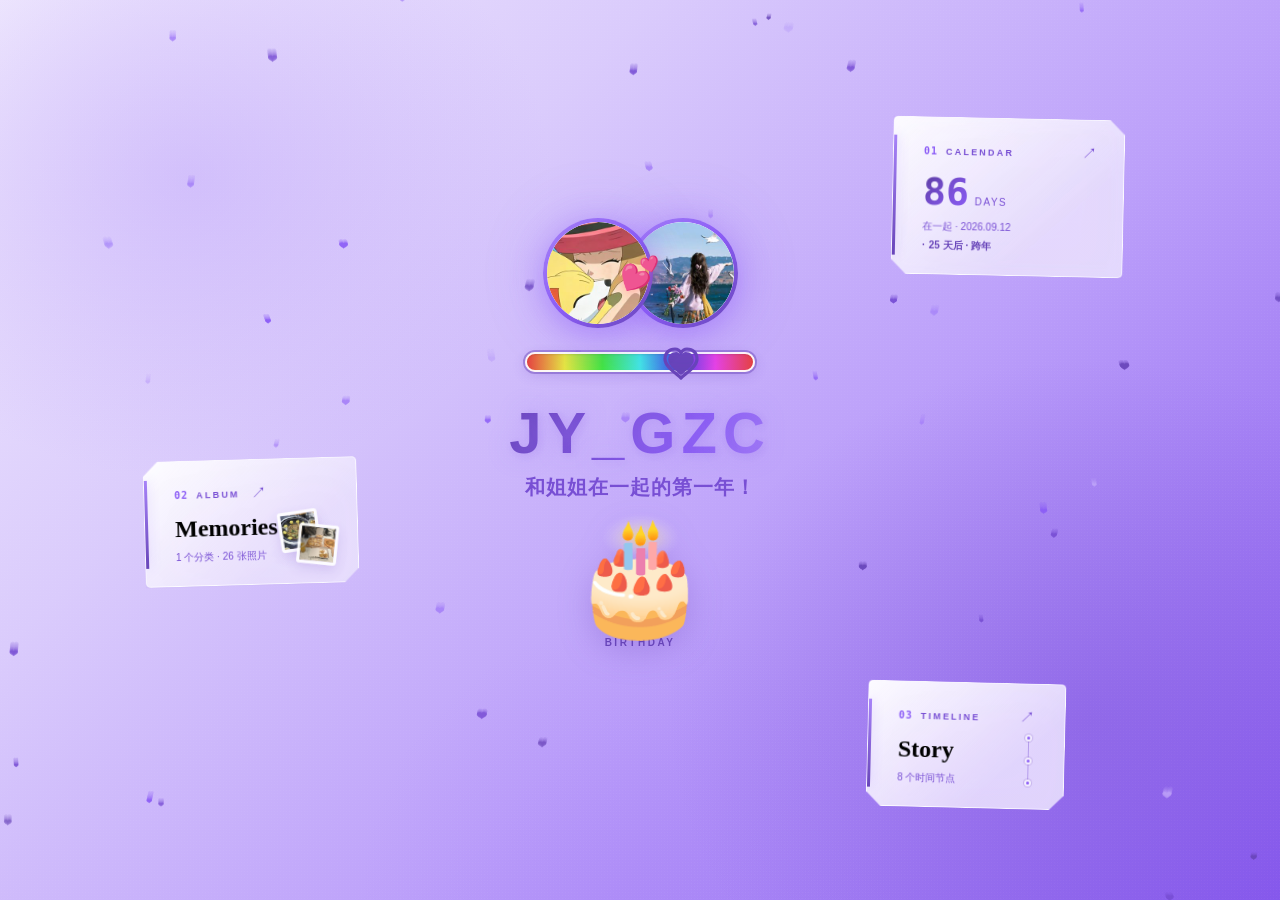
==== index.html @ ad144103 "优化主界面显示" ====
<!DOCTYPE html>
<html lang="zh-CN">
<head>
    <meta charset="UTF-8">
    <meta name="viewport" content="width=device-width, initial-scale=1.0">
    <title>guozichen_jy</title>
    <link rel="preload" as="image" type="image/jpeg" href="assets/gzc_jy_Img/AvatarImg/HeadIcon1.jpg?v=1" fetchpriority="high">
    <link rel="preload" as="image" type="image/jpeg" href="assets/gzc_jy_Img/AvatarImg/HeadIcon2.jpg?v=1" fetchpriority="high">
    <style>
        :root {
            /* 淡紫色主题（替代原蓝色） */
            --bg-1: #ede4ff;   /* 最浅 */
            --bg-2: #d8c0ff;
            --bg-3: #b794f6;
            --bg-4: #9061f0;   /* 最深 */
            --c-50:  #f5f3ff;
            --c-100: #ede9fe;
            --c-300: #c4b5fd;
            --c-400: #a78bfa;
            --c-500: #8b5cf6;
            --c-600: #7c3aed;
            --c-700: #6d28d9;
            --c-800: #5b21b6;
            --c-100-rgb: 237, 233, 254;
            --c-300-rgb: 196, 181, 253;
            --c-400-rgb: 167, 139, 250;
            --c-500-rgb: 139, 92, 246;
            --c-600-rgb: 124, 58, 237;
            --c-700-rgb: 109, 40, 217;
        }
        * { margin: 0; padding: 0; box-sizing: border-box; }
        body {
            font-family: -apple-system, BlinkMacSystemFont, "Segoe UI", Roboto, sans-serif;
            background:
                /* 柔光斑 1：左上角紫色光 */
                radial-gradient(ellipse 600px 500px at 15% 20%, rgba(var(--c-300-rgb), 0.55), transparent 60%),
                /* 柔光斑 2：右下角深紫光 */
                radial-gradient(ellipse 700px 600px at 85% 80%, rgba(var(--c-600-rgb), 0.35), transparent 60%),
                /* 柔光斑 3：底部点缀 */
                radial-gradient(circle 400px at 50% 100%, rgba(var(--c-400-rgb), 0.25), transparent 70%),
                linear-gradient(135deg, var(--bg-1) 0%, var(--bg-2) 30%, var(--bg-3) 60%, var(--bg-4) 100%);
            background-attachment: fixed;
            min-height: 100vh;
            overflow: hidden;
            position: relative;
            animation: bgDrift 24s ease-in-out infinite alternate;
        }
        @keyframes bgDrift {
            0%   { background-position: 0% 0%, 100% 100%, 50% 100%, 0 0; }
            100% { background-position: 10% 5%, 90% 95%, 60% 100%, 0 0; }
        }
        /* 整体细密噪点，提升质感（可选） */
        body::before {
            content: "";
            position: fixed;
            inset: 0;
            pointer-events: none;
            background-image:
                radial-gradient(rgba(255,255,255,0.08) 1px, transparent 1px);
            background-size: 3px 3px;
            z-index: 0;
            opacity: 0.5;
            mix-blend-mode: overlay;
        }

        /* 背景爱心粒子画布 */
        #canvas { position: fixed; top: 0; left: 0; z-index: 0; }

        /* 全局点击爱心特效画布（必须在背景粒子之上，pointer-events 不拦截点击） */
        #heartCanvas {
            position: fixed;
            inset: 0;
            width: 100%;
            height: 100%;
            pointer-events: none;
            z-index: 9999;
        }

        /* 主内容 */
        .content {
            position: relative;
            z-index: 1;
            height: 100vh;
            height: 100svh;
            min-height: 0;
            padding: 24px;
            overflow: hidden;
        }
        .home-stage {
            position: relative;
            width: min(100%, 1180px);
            height: 100%;
            min-height: 0;
            margin: 0 auto;
        }
        .hero-core {
            position: absolute;
            top: 48%;
            left: 50%;
            z-index: 4;
            display: flex;
            flex-direction: column;
            align-items: center;
            width: min(92%, 480px);
            text-align: center;
            transform: translate(-50%, -50%);
        }

        /* 双头像组合 */
        .avatar-group {
            display: flex;
            align-items: center;
            justify-content: center;
            margin-bottom: 12px;
            position: relative;
        }
        .avatar {
            width: 110px;
            height: 110px;
            border-radius: 50%;
            border: 4px solid transparent;
            background:
                conic-gradient(from 0deg, var(--c-300), var(--c-500), var(--c-700), var(--c-400), var(--c-300)) padding-box,
                linear-gradient(135deg, var(--c-400), var(--c-500), var(--c-700)) border-box;
            display: flex;
            justify-content: center;
            align-items: center;
            font-size: 48px;
            color: white;
            box-shadow:
                0 8px 32px rgba(var(--c-500-rgb), 0.45),
                0 0 60px rgba(var(--c-500-rgb), 0.25),
                inset 0 0 0 6px rgba(255, 255, 255, 0.85);
            cursor: pointer;
            transition: transform 0.4s cubic-bezier(.2,.8,.2,1), box-shadow 0.4s ease;
            overflow: hidden;
            position: relative;
        }
        .avatar::before {
            content: "";
            position: absolute;
            inset: -4px;
            border-radius: 50%;
            background: conic-gradient(from 0deg, transparent 0%, rgba(255,255,255,0.7) 25%, transparent 50%, rgba(var(--c-300-rgb), 0.7) 75%, transparent 100%);
            animation: spin 5s linear infinite;
            z-index: -1;
            filter: blur(2px);
        }
        @keyframes spin {
            to { transform: rotate(360deg); }
        }
        .avatar img {
            width: 100%;
            height: 100%;
            object-fit: cover;
            border-radius: 50%;
            color: transparent;
            font-size: 0;
        }
        .avatar:hover {
            transform: scale(1.1) translateY(-2px);
            box-shadow:
                0 16px 48px rgba(var(--c-500-rgb), 0.55),
                0 0 100px rgba(var(--c-500-rgb), 0.4),
                inset 0 0 0 6px rgba(255, 255, 255, 0.95);
        }
        .avatar-left {
            z-index: 2;
        }
        .avatar-right {
            margin-left: -25px;
            z-index: 1;
        }
        .heart-icon {
            position: absolute;
            top: 50%;
            left: 50%;
            transform: translate(-50%, -50%);
            font-size: 32px;
            z-index: 3;
            filter: drop-shadow(0 2px 4px rgba(255, 100, 130, 0.4));
            animation: heartbeat 1.5s ease-in-out infinite;
        }
        @keyframes heartbeat {
            0%, 100% { transform: translate(-50%, -50%) scale(1); }
            50% { transform: translate(-50%, -50%) scale(1.15); }
        }

        /* 标题 - 流光渐变 + 微光晕 */
        h1 {
            font-size: 58px;
            color: var(--c-800);
            margin-bottom: 12px;
            letter-spacing: 6px;
            line-height: 1;
            text-shadow: 0 0 24px rgba(var(--c-400-rgb), 0.45), 2px 2px 8px rgba(var(--c-600-rgb), 0.15);
            background: linear-gradient(120deg, var(--c-700), var(--c-500), var(--c-300), var(--c-500), var(--c-700));
            background-size: 300% 100%;
            -webkit-background-clip: text;
            -webkit-text-fill-color: transparent;
            background-clip: text;
            animation: textFlow 6s linear infinite;
        }
        @keyframes textFlow {
            0%   { background-position: 0% 50%; }
            100% { background-position: 300% 50%; }
        }

        /* 装饰 */
        .love-decor {
            font-size: 24px;
            margin: 8px 0 20px;
            letter-spacing: 12px;
            opacity: 0.8;
        }

        /* 打字机效果 */
        .subtitle {
            font-size: 20px;
            color: var(--c-600);
            min-height: 28px;
            font-weight: 600;
            letter-spacing: 1px;
        }
        .birthday-cake {
            position: relative;
            z-index: 5;
            display: flex;
            flex-direction: column;
            align-items: center;
            gap: 5px;
            margin-top: 18px;
            color: var(--c-700);
            text-decoration: none;
            transition: transform 0.3s ease, filter 0.3s ease;
            animation: cakeFloat 4.8s ease-in-out infinite;
        }
        .birthday-cake-icon {
            display: block;
            font-size: 112px;
            line-height: 1;
            filter: drop-shadow(0 10px 16px rgba(var(--c-700-rgb), 0.28));
        }
        .birthday-cake-label {
            font-size: 10px;
            font-weight: 750;
            letter-spacing: 2.5px;
            text-transform: uppercase;
        }
        .birthday-cake:hover {
            transform: scale(1.07) rotate(-2deg);
            filter: brightness(1.05);
        }
        .birthday-cake:focus-visible {
            outline: 3px solid var(--c-700);
            outline-offset: 7px;
            border-radius: 8px;
        }
        @keyframes cakeFloat {
            0%, 100% { translate: 0 0; }
            50% { translate: 0 -8px; }
        }
        /* 分散漂浮的信笺入口 */
        .bubble-links {
            position: absolute;
            inset: 0;
            z-index: 3;
            pointer-events: none;
        }
        a.memory-card {
            text-decoration: none;
            color: inherit;
            display: flex;
        }
        .memory-card {
            position: absolute;
            isolation: isolate;
            width: 210px;
            min-height: 120px;
            flex-direction: column;
            align-items: flex-start;
            justify-content: center;
            pointer-events: auto;
            --entry-rotate: 0deg;
            --entry-shape: polygon(0 0, calc(100% - 15px) 0, 100% 15px, 100% 100%, 15px 100%, 0 calc(100% - 15px));
            padding: 24px 27px 21px 30px;
            border: 1px solid rgba(255,255,255,0.72);
            border-radius: 5px;
            background:
                linear-gradient(138deg, rgba(255,255,255,0.9), rgba(var(--c-100-rgb),0.68) 70%),
                rgba(255,255,255,0.64);
            backdrop-filter: blur(18px) saturate(135%);
            -webkit-backdrop-filter: blur(18px) saturate(135%);
            clip-path: var(--entry-shape);
            filter: drop-shadow(0 14px 22px rgba(var(--c-700-rgb),0.15));
            color: var(--c-800);
            text-align: left;
            transform: translate3d(var(--parallax-x, 0px), var(--parallax-y, 0px), 0) rotate(var(--entry-rotate));
            transition: transform 0.3s ease, filter 0.3s ease, background 0.3s ease;
            animation: entryFloat 7.2s ease-in-out infinite;
            will-change: transform, translate;
            overflow: hidden;
        }
        @keyframes entryFloat {
            0%, 100% { translate: 0 0; }
            35% { translate: var(--float-x, 4px) -8px; }
            70% { translate: var(--float-x-reverse, -3px) 3px; }
        }
        .memory-card::before,
        .memory-card::after {
            content: "";
            position: absolute;
            z-index: 0;
            pointer-events: none;
        }
        .memory-card::before {
            top: 18px;
            bottom: 18px;
            left: 0;
            width: 3px;
            background: linear-gradient(180deg, var(--c-400), var(--c-700));
            box-shadow: 0 0 12px rgba(var(--c-500-rgb),0.32);
            transition: width 0.25s ease, box-shadow 0.25s ease;
        }
        .memory-card::after {
            inset: 0;
            background: linear-gradient(112deg, transparent 30%, rgba(255,255,255,0.52) 48%, transparent 66%);
            transform: translateX(-125%);
            transition: transform 0.7s ease;
        }
        .memory-card:hover {
            transform: translate3d(var(--parallax-x, 0px), var(--parallax-y, 0px), 0) rotate(var(--entry-rotate)) scale(1.025);
            filter: drop-shadow(0 18px 28px rgba(var(--c-700-rgb),0.22));
            background:
                linear-gradient(138deg, rgba(255,255,255,0.96), rgba(var(--c-100-rgb),0.78) 70%),
                rgba(255,255,255,0.72);
        }
        .memory-card:hover::before { width: 5px; box-shadow: 0 0 16px rgba(var(--c-500-rgb),0.46); }
        .memory-card:hover::after { transform: translateX(125%); }
        .memory-card:focus-visible {
            outline: none;
            filter:
                drop-shadow(0 0 2px rgba(255,255,255,0.95))
                drop-shadow(0 0 7px rgba(var(--c-700-rgb),0.8))
                drop-shadow(0 14px 22px rgba(var(--c-700-rgb),0.16));
        }
        .entry-head {
            display: flex;
            align-items: center;
            gap: 8px;
            width: 100%;
            margin-bottom: 12px;
        }
        .entry-index {
            color: var(--c-500);
            font-family: ui-monospace, "SFMono-Regular", Consolas, monospace;
            font-size: 10px;
            font-weight: 700;
            letter-spacing: 1px;
        }
        .entry-eyebrow {
            font-size: 9px;
            color: var(--c-600);
            letter-spacing: 2.2px;
            text-transform: uppercase;
            font-weight: 750;
        }
        .entry-arrow {
            margin-left: auto;
            color: var(--c-600);
            font-size: 15px;
            transition: translate 0.25s ease;
        }
        .memory-card:hover .entry-arrow { translate: 3px -3px; }
        .entry-title-row {
            display: flex;
            align-items: baseline;
            gap: 6px;
            line-height: 1;
        }
        .memory-count {
            font-size: 38px;
            font-weight: 760;
            background: linear-gradient(135deg, var(--c-800), var(--c-600), var(--c-500));
            -webkit-background-clip: text;
            -webkit-text-fill-color: transparent;
            background-clip: text;
            line-height: 1;
            font-family: -apple-system, BlinkMacSystemFont, "Segoe UI", monospace;
        }
        .memory-unit {
            font-size: 10px;
            color: var(--c-600);
            letter-spacing: 1.5px;
            text-transform: uppercase;
        }
        .entry-title {
            display: block;
            font-family: "Songti SC", "Noto Serif CJK SC", "SimSun", serif;
            font-size: 24px;
            font-weight: 720;
            line-height: 1.05;
        }
        .entry-meta {
            display: block;
            margin-top: 9px;
            color: var(--c-600);
            font-size: 10px;
            line-height: 1.4;
        }
        .memory-reminder {
            display: none;
            margin-top: 5px;
            color: var(--c-700);
            font-size: 10px;
            font-weight: 700;
            letter-spacing: 0;
            white-space: nowrap;
        }
        .memory-reminder::before { content: "·"; margin-right: 4px; }
        .memory-card.days-card.is-upcoming {
            filter:
                drop-shadow(0 0 8px rgba(var(--c-400-rgb),0.42))
                drop-shadow(0 14px 22px rgba(var(--c-700-rgb),0.15));
        }
        .memory-card.days-card.is-upcoming .memory-reminder { display: inline-block; }

        .memory-card.days-card {
            top: 11%;
            right: 9%;
            width: 232px;
            min-height: 148px;
            --entry-rotate: 1.2deg;
            --float-x: 8px;
            --float-x-reverse: -5px;
            animation-duration: 7.8s;
        }
        .memory-card.photo-card {
            top: 51%;
            left: 8%;
            width: 214px;
            min-height: 126px;
            padding-right: 90px;
            --entry-rotate: -1.6deg;
            --entry-shape: polygon(15px 0, 100% 0, 100% calc(100% - 15px), calc(100% - 15px) 100%, 0 100%, 0 15px);
            --float-x: -7px;
            --float-x-reverse: 4px;
            animation-delay: -2.6s;
            animation-duration: 6.8s;
        }
        .memory-card.story-card {
            right: 14%;
            bottom: 8%;
            width: 198px;
            min-height: 120px;
            padding-right: 72px;
            --entry-rotate: 1.4deg;
            --entry-shape: polygon(0 0, 100% 0, 100% calc(100% - 15px), calc(100% - 15px) 100%, 15px 100%, 0 calc(100% - 15px));
            --float-x: 6px;
            --float-x-reverse: -4px;
            animation-delay: -4.1s;
            animation-duration: 7.4s;
        }
        .memory-card.story-card .entry-head { width: calc(100% + 42px); }
        .memory-card > span,
        .memory-card > strong {
            position: relative;
            z-index: 1;
        }
        .entry-thumbnails {
            position: absolute !important;
            right: 20px;
            bottom: 18px;
            width: 58px;
            height: 54px;
        }
        .entry-thumbnails img {
            position: absolute;
            display: block;
            width: 40px;
            height: 40px;
            object-fit: cover;
            border: 3px solid rgba(255,255,255,0.9);
            border-radius: 3px;
            box-shadow: 0 5px 12px rgba(var(--c-700-rgb),0.16);
        }
        .entry-thumbnails img:first-child { left: 0; top: 0; rotate: -7deg; }
        .entry-thumbnails img:last-child { right: 0; bottom: 0; rotate: 7deg; }
        .mini-timeline {
            position: absolute !important;
            right: 27px;
            bottom: 22px;
            display: flex;
            flex-direction: column;
            align-items: center;
            justify-content: space-between;
            width: 18px;
            height: 52px;
        }
        .mini-timeline::before {
            content: "";
            position: absolute;
            top: 4px;
            bottom: 4px;
            left: 50%;
            width: 1px;
            background: rgba(var(--c-600-rgb),0.42);
        }
        .mini-timeline i {
            position: relative;
            z-index: 1;
            width: 7px;
            height: 7px;
            border: 2px solid rgba(255,255,255,0.9);
            border-radius: 50%;
            background: var(--c-500);
            box-shadow: 0 0 0 1px rgba(var(--c-700-rgb),0.24);
        }
        @media (max-width: 900px) {
            .content { padding: 16px; }
            .home-stage { height: 100%; min-height: 0; }
            .hero-core { top: 37%; }
            .memory-card.days-card { top: 1%; right: 5%; }
            .memory-card.photo-card { top: auto; bottom: 8%; left: 6%; }
            .memory-card.story-card { right: 7%; bottom: 2%; }
            .memory-count { font-size: 34px; }
        }

        /* 链接卡片 */
        .links {
            display: flex;
            flex-wrap: wrap;
            gap: 16px;
            justify-content: center;
            max-width: 600px;
        }

        .link-card {
            position: relative;
            padding: 14px 32px;
            border-radius: 50px;
            text-decoration: none;
            color: var(--c-700);
            font-size: 16px;
            font-weight: 500;
            transition: transform 0.4s cubic-bezier(.2,.8,.2,1), box-shadow 0.4s ease, color 0.3s, background 0.3s;
            border: 1px solid rgba(var(--c-500-rgb), 0.35);
            background: linear-gradient(135deg, rgba(255,255,255,0.7), rgba(var(--c-100-rgb), 0.5));
            backdrop-filter: blur(14px) saturate(160%);
            -webkit-backdrop-filter: blur(14px) saturate(160%);
            box-shadow: 0 4px 16px rgba(var(--c-500-rgb), 0.18), inset 0 1px 0 rgba(255,255,255,0.6);
            overflow: hidden;
        }
        /* 高光扫过 */
        .link-card::before {
            content: "";
            position: absolute;
            top: 0; left: -120%;
            width: 60%; height: 100%;
            background: linear-gradient(120deg, transparent, rgba(255,255,255,0.7), transparent);
            transition: left 0.7s ease;
            pointer-events: none;
        }
        .link-card:hover {
            transform: translateY(-5px) scale(1.04);
            border-color: var(--c-500);
            box-shadow: 0 12px 30px rgba(var(--c-500-rgb), 0.35), inset 0 1px 0 rgba(255,255,255,0.7);
            color: var(--c-800);
            background: linear-gradient(135deg, rgba(255,255,255,0.9), rgba(var(--c-100-rgb), 0.7));
        }
        .link-card:hover::before { left: 130%; }

        /* 头像下方的彩虹色相滑条 */
        .theme-hue-slider {
            appearance: none;
            -webkit-appearance: none;
            --heart-center: url("data:image/svg+xml,%3Csvg xmlns='http://www.w3.org/2000/svg' viewBox='0 0 38 36'%3E%3Cpath d='M19 32 C15 28 3 21 3 13 C3 7 7 3 13 3 C16 3 18 5 19 7 C20 5 22 3 25 3 C31 3 35 7 35 13 C35 21 23 28 19 32 Z' fill='none' stroke='white' stroke-width='3.2' stroke-linecap='round' stroke-linejoin='round'/%3E%3Cpath d='M19 29.1 C15.8 25.9 6.2 20.3 6.2 13.9 C6.2 9.1 9.4 5.9 14.2 5.9 C16.6 5.9 18.2 7.5 19 9.1 C19.8 7.5 21.4 5.9 23.8 5.9 C28.6 5.9 31.8 9.1 31.8 13.9 C31.8 20.3 22.2 25.9 19 29.1 Z' fill='white'/%3E%3C/svg%3E");
            --hue-ramp: linear-gradient(90deg,
                hsl(0 76% 58%), hsl(30 76% 58%), hsl(60 76% 58%),
                hsl(90 76% 58%), hsl(120 76% 58%), hsl(150 76% 58%),
                hsl(180 76% 58%), hsl(210 76% 58%), hsl(240 76% 58%),
                hsl(270 76% 58%), hsl(300 76% 58%), hsl(330 76% 58%),
                hsl(360 76% 58%));
            display: block;
            width: min(230px, calc(100vw - 48px));
            height: 44px;
            margin: 0 0 20px;
            background: transparent;
            cursor: pointer;
            touch-action: none;
        }
        .theme-hue-slider:focus-visible {
            outline: 2px solid var(--c-700);
            outline-offset: 3px;
            border-radius: 22px;
        }
        .theme-hue-slider::-webkit-slider-runnable-track {
            height: 20px;
            border: 2px solid rgba(255,255,255,0.95);
            border-radius: 999px;
            background: var(--hue-ramp);
            box-shadow: 0 0 0 2px rgba(var(--c-700-rgb), 0.45), 0 3px 13px rgba(var(--c-700-rgb), 0.22), inset 0 1px 2px rgba(0,0,0,0.1);
        }
        .theme-hue-slider::-moz-range-track {
            height: 20px;
            border: 2px solid rgba(255,255,255,0.95);
            border-radius: 999px;
            background: var(--hue-ramp);
            box-shadow: 0 0 0 2px rgba(var(--c-700-rgb), 0.45), 0 3px 13px rgba(var(--c-700-rgb), 0.22), inset 0 1px 2px rgba(0,0,0,0.1);
        }
        .theme-hue-slider::-webkit-slider-thumb {
            appearance: none;
            -webkit-appearance: none;
            width: 38px;
            height: 36px;
            margin-top: -8px;
            border: 0;
            background: var(--c-700);
            -webkit-mask: var(--heart-center) center / contain no-repeat;
            mask: var(--heart-center) center / contain no-repeat;
            filter: drop-shadow(0 0 2px white) drop-shadow(0 3px 5px rgba(var(--c-700-rgb), 0.4));
        }
        .theme-hue-slider::-moz-range-thumb {
            width: 38px;
            height: 36px;
            border: 0;
            background: var(--c-700);
            -webkit-mask: var(--heart-center) center / contain no-repeat;
            mask: var(--heart-center) center / contain no-repeat;
            filter: drop-shadow(0 0 2px white) drop-shadow(0 3px 5px rgba(var(--c-700-rgb), 0.4));
        }

        /* 底部 */
        .footer {
            position: fixed;
            bottom: 20px;
            color: rgba(var(--c-500-rgb), 0.5);
            font-size: 13px;
        }

        @media (max-width: 480px) {
            .content { padding: 8px 12px; }
            .home-stage { height: 100%; min-height: 0; }
            .hero-core {
                top: 10px;
                width: calc(100% - 16px);
                transform: translateX(-50%);
            }
            .avatar { width: 78px; height: 78px; }
            .avatar-group { margin-bottom: 7px; }
            .theme-hue-slider { width: min(200px, calc(100vw - 42px)); height: 38px; margin-bottom: 9px; }
            h1 { font-size: 36px; letter-spacing: 3px; margin-bottom: 7px; }
            .subtitle { min-height: 22px; font-size: 15px; }
            .birthday-cake { gap: 2px; margin-top: 7px; }
            .birthday-cake-icon { font-size: 76px; }
            .birthday-cake-label { font-size: 8px; letter-spacing: 2px; }
            .memory-card { padding: 16px 17px 14px 20px; }
            .memory-card.days-card {
                top: 48%;
                right: 3%;
                width: 168px;
                min-height: 112px;
            }
            .memory-card.photo-card {
                top: 67%;
                bottom: auto;
                left: 3%;
                width: 160px;
                min-height: 92px;
                padding-right: 64px;
            }
            .memory-card.story-card {
                top: 83%;
                right: 6%;
                bottom: auto;
                width: 154px;
                min-height: 86px;
                padding-right: 55px;
            }
            .memory-count { font-size: 27px; }
            .memory-unit { font-size: 9px; }
            .entry-head { margin-bottom: 6px; }
            .entry-title { font-size: 18px; }
            .entry-meta, .memory-reminder { margin-top: 5px; font-size: 8px; }
            .entry-arrow { font-size: 12px; }
            .entry-thumbnails { right: 9px; bottom: 8px; scale: 0.72; }
            .mini-timeline { right: 17px; bottom: 13px; scale: 0.76; }
        }
        @media (prefers-reduced-motion: reduce) {
            .memory-card, .birthday-cake { animation: none; }
        }
    </style>
</head>
<body>
    <canvas id="canvas"></canvas>
    <canvas id="heartCanvas"></canvas>

    <div class="content">
        <main class="home-stage">
            <section class="hero-core" aria-labelledby="homeTitle">
                <div class="avatar-group">
                    <div class="avatar avatar-left" role="img" aria-label="JY 的头像">
                        <img src="assets/gzc_jy_Img/AvatarImg/HeadIcon1.jpg?v=1" alt="" width="256" height="256" loading="eager" decoding="async" fetchpriority="high">
                    </div>
                    <div class="heart-icon">💕</div>
                    <div class="avatar avatar-right" role="img" aria-label="GZC 的头像">
                        <img src="assets/gzc_jy_Img/AvatarImg/HeadIcon2.jpg?v=1" alt="" width="256" height="256" loading="eager" decoding="async" fetchpriority="high">
                    </div>
                </div>
                <input class="theme-hue-slider" id="themeHue" type="range" min="0" max="359" value="258" aria-label="调整主页主题颜色" title="拖动调整主题颜色">
                <h1 id="homeTitle">JY_GZC</h1>
                <div class="subtitle" id="subtitle"></div>
                <a class="birthday-cake" href="pages/birthday.html" aria-label="打开生日快乐页面">
                    <span class="birthday-cake-icon" aria-hidden="true">🎂</span>
                    <span class="birthday-cake-label">Birthday</span>
                </a>
            </section>

            <nav class="bubble-links" aria-label="页面入口">
                <a href="pages/days.html" class="memory-card days-card">
                    <span class="entry-head">
                        <span class="entry-index">01</span>
                        <span class="entry-eyebrow">Calendar</span>
                        <span class="entry-arrow" aria-hidden="true">↗</span>
                    </span>
                    <span class="entry-title-row">
                        <strong class="memory-count" id="daysCount">--</strong>
                        <span class="memory-unit">Days</span>
                    </span>
                    <span class="entry-meta">在一起 · <span id="relationshipDate">2026.09.12</span></span>
                    <span class="memory-reminder" id="anniversaryReminder"></span>
                </a>
                <a href="pages/photos.html" class="memory-card photo-card" aria-label="打开相册 Memories">
                    <span class="entry-head">
                        <span class="entry-index">02</span>
                        <span class="entry-eyebrow">Album</span>
                        <span class="entry-arrow" aria-hidden="true">↗</span>
                    </span>
                    <strong class="entry-title">Memories</strong>
                    <span class="entry-meta" id="albumEntryMeta">相册收藏</span>
                    <span class="entry-thumbnails" aria-hidden="true">
                        <img src="assets/gzc_jy_Img/AlbumImg/EatTog/Thumbnails/20261025.1.jpg" alt="" loading="lazy" decoding="async">
                        <img src="assets/gzc_jy_Img/AlbumImg/EatTog/Thumbnails/20261024.5.jpg" alt="" loading="lazy" decoding="async">
                    </span>
                </a>
                <a href="pages/story.html" class="memory-card story-card" aria-label="打开我们的故事时间线">
                    <span class="entry-head">
                        <span class="entry-index">03</span>
                        <span class="entry-eyebrow">Timeline</span>
                        <span class="entry-arrow" aria-hidden="true">↗</span>
                    </span>
                    <strong class="entry-title">Story</strong>
                    <span class="entry-meta" id="storyEntryMeta">我们的故事</span>
                    <span class="mini-timeline" aria-hidden="true"><i></i><i></i><i></i></span>
                </a>
            </nav>
        </main>
    </div>

    <script>
    (function () {
        const DEFAULT_COLOR = '#8b5cf6';
        const STORAGE_KEY = 'gzc-home-theme-color';
        const hueSlider = document.getElementById('themeHue');
        const root = document.documentElement;

        function hexToRgb(hex) {
            const value = hex.replace('#', '');
            return {
                r: parseInt(value.slice(0, 2), 16),
                g: parseInt(value.slice(2, 4), 16),
                b: parseInt(value.slice(4, 6), 16)
            };
        }

        function rgbToHex({ r, g, b }) {
            return '#' + [r, g, b]
                .map(value => Math.round(value).toString(16).padStart(2, '0'))
                .join('');
        }

        function hueToHex(hue) {
            const lightness = 0.58;
            const chroma = 0.76 * Math.min(lightness, 1 - lightness);
            const channel = offset => {
                const position = (offset + hue / 30) % 12;
                return 255 * (lightness - chroma * Math.max(-1, Math.min(position - 3, 9 - position, 1)));
            };
            return rgbToHex({ r: channel(0), g: channel(8), b: channel(4) });
        }

        function hexToHue(hex) {
            const { r, g, b } = hexToRgb(hex);
            const high = Math.max(r, g, b);
            const low = Math.min(r, g, b);
            const delta = high - low;
            if (delta === 0) return 258;
            let hue = high === r ? ((g - b) / delta) % 6
                : high === g ? (b - r) / delta + 2
                : (r - g) / delta + 4;
            return Math.round((hue * 60 + 360) % 360);
        }

        function mix(color, target, amount) {
            const from = hexToRgb(color);
            const to = hexToRgb(target);
            return rgbToHex({
                r: from.r + (to.r - from.r) * amount,
                g: from.g + (to.g - from.g) * amount,
                b: from.b + (to.b - from.b) * amount
            });
        }

        function toRgbValue(hex) {
            const { r, g, b } = hexToRgb(hex);
            return `${r}, ${g}, ${b}`;
        }

        function createTheme(base) {
            const colors = {
                c50: mix(base, '#ffffff', 0.9),
                c100: mix(base, '#ffffff', 0.78),
                c300: mix(base, '#ffffff', 0.48),
                c400: mix(base, '#ffffff', 0.24),
                c500: base,
                c600: mix(base, '#000000', 0.14),
                c700: mix(base, '#000000', 0.25),
                c800: mix(base, '#000000', 0.36)
            };

            return {
                base,
                colors,
                backgrounds: [
                    mix(base, '#ffffff', 0.88),
                    mix(base, '#ffffff', 0.68),
                    mix(base, '#ffffff', 0.42),
                    mix(base, '#000000', 0.03)
                ],
                particlePalette: [colors.c300, colors.c400, colors.c500, colors.c600, colors.c700],
                trailColor: `rgba(${toRgbValue(colors.c100)}, 0.15)`,
                heartStroke: `rgba(${toRgbValue(colors.c700)}, 0.6)`
            };
        }

        function applyTheme(value, persist) {
            const normalized = /^#[0-9a-f]{6}$/i.test(value) ? value.toLowerCase() : DEFAULT_COLOR;
            const theme = createTheme(normalized);
            const { colors, backgrounds } = theme;

            root.style.setProperty('--bg-1', backgrounds[0]);
            root.style.setProperty('--bg-2', backgrounds[1]);
            root.style.setProperty('--bg-3', backgrounds[2]);
            root.style.setProperty('--bg-4', backgrounds[3]);

            Object.entries(colors).forEach(([name, color]) => {
                root.style.setProperty(`--${name.replace('c', 'c-')}`, color);
            });

            ['c100', 'c300', 'c400', 'c500', 'c600', 'c700'].forEach(name => {
                root.style.setProperty(`--${name.replace('c', 'c-')}-rgb`, toRgbValue(colors[name]));
            });

            window.homeTheme = theme;

            if (persist) {
                try {
                    localStorage.setItem(STORAGE_KEY, normalized);
                } catch (error) {
                    // 部分隐私模式会禁用本地存储，颜色仍在当前页面生效。
                }
            }

            window.dispatchEvent(new CustomEvent('themechange', { detail: theme }));
        }

        let initialColor = DEFAULT_COLOR;
        try {
            initialColor = localStorage.getItem(STORAGE_KEY) || DEFAULT_COLOR;
        } catch (error) {
            initialColor = DEFAULT_COLOR;
        }

        applyTheme(initialColor, false);
        hueSlider.value = hexToHue(window.homeTheme.base);
        hueSlider.addEventListener('input', event => applyTheme(hueToHex(Number(event.target.value)), true));
    })();
    </script>

    <script src="assets/data/memories.js"></script>
    <script src="assets/js/utils.js"></script>
    <script>
        // 打字机
        const texts = ["和姐姐在一起的第一年！", "我们的2026！", "祝姐姐生日快乐！"];
        let textIndex = 0, charIndex = 0, isDeleting = false;
        const el = document.getElementById('subtitle');

        function type() {
            const current = texts[textIndex];
            const len = current.length;

            if (isDeleting) {
                // 删字：先递减，再渲染。删完时切到下一句
                charIndex--;
                el.textContent = current.substring(0, charIndex);
                if (charIndex <= 0) {
                    // 删完了：切下一句、稍作停顿
                    isDeleting = false;
                    textIndex = (textIndex + 1) % texts.length;
                    charIndex = 0;
                    setTimeout(type, 400);
                    return;
                }
                setTimeout(type, 50);
            } else {
                // 打字：先递增，再渲染。打完时停留后开始删字
                charIndex++;
                el.textContent = current.substring(0, charIndex);
                if (charIndex >= len) {
                    // 打完了：停留 2s 后开始删字
                    setTimeout(() => {
                        isDeleting = true;
                        type();
                    }, 2000);
                    return;
                }
                setTimeout(type, 100);
            }
        }
        type();

        // 纪念日天数计算已抽离到 assets/js/utils.js

        // 格式化数字（带动画效果）
        function animateNumber(element, target) {
            const duration = 1500;
            const start = 0;
            const startTime = performance.now();
            
            function update(currentTime) {
                const elapsed = currentTime - startTime;
                const progress = Math.min(elapsed / duration, 1);
                
                // 缓动函数
                const easeOut = 1 - Math.pow(1 - progress, 3);
                const current = Math.floor(start + (target - start) * easeOut);
                
                element.textContent = current.toLocaleString();
                
                if (progress < 1) {
                    requestAnimationFrame(update);
                }
            }
            
            requestAnimationFrame(update);
        }

        // 初始化
        const memoryData = window.MEMORY_DATA || {};
        const relationshipStart = memoryData.meta?.relationshipStart || '2026-09-12';
        const daysSince = calculateDaysSince(relationshipStart);
        const daysElement = document.getElementById('daysCount');
        document.getElementById('relationshipDate').textContent = relationshipStart.replaceAll('-', '.');
        document.getElementById('albumEntryMeta').textContent =
            `${memoryData.albums?.length || 0} 个分类 · ${memoryData.photos?.length || 0} 张照片`;
        document.getElementById('storyEntryMeta').textContent =
            `${(memoryData.events || []).filter(event => event.story).length} 个时间节点`;
        animateNumber(daysElement, daysSince);

        const reminderWindow = memoryData.meta?.reminderWindowDays ?? 30;
        const upcoming = (memoryData.events || [])
            .filter(event => event.recurring === 'yearly' && event.date)
            .map(event => {
                const nextDate = nextYearlyOccurrence(event.date);
                return { event, nextDate, remaining: daysUntil(nextDate) };
            })
            .filter(item => item.remaining >= 0)
            .sort((a, b) => a.remaining - b.remaining)[0];

        if (upcoming && upcoming.remaining <= reminderWindow) {
            const daysCard = document.querySelector('.days-card');
            const reminder = document.getElementById('anniversaryReminder');
            daysCard.classList.add('is-upcoming');
            reminder.textContent = upcoming.remaining === 0
                ? `今天 · ${upcoming.event.title}`
                : `${upcoming.remaining} 天后 · ${upcoming.event.title}`;
        }

        // 漂浮入口轻微视差：桌面跟随鼠标，支持时在手机上跟随设备倾斜。
        const homeStage = document.querySelector('.home-stage');
        const entryCards = [
            { element: document.querySelector('.days-card'), depth: 10 },
            { element: document.querySelector('.photo-card'), depth: -13 },
            { element: document.querySelector('.story-card'), depth: 8 }
        ];
        const reduceMotion = window.matchMedia('(prefers-reduced-motion: reduce)');
        let parallaxFrame = null;

        function applyParallax(normalizedX, normalizedY) {
            if (reduceMotion.matches) return;
            cancelAnimationFrame(parallaxFrame);
            parallaxFrame = requestAnimationFrame(() => {
                entryCards.forEach(({ element, depth }) => {
                    element.style.setProperty('--parallax-x', `${(normalizedX * depth).toFixed(2)}px`);
                    element.style.setProperty('--parallax-y', `${(normalizedY * depth * 0.72).toFixed(2)}px`);
                });
            });
        }

        function resetParallax() {
            entryCards.forEach(({ element }) => {
                element.style.setProperty('--parallax-x', '0px');
                element.style.setProperty('--parallax-y', '0px');
            });
        }

        if (window.matchMedia('(pointer: fine)').matches) {
            homeStage.addEventListener('pointermove', event => {
                const rect = homeStage.getBoundingClientRect();
                const x = ((event.clientX - rect.left) / rect.width - 0.5) * 2;
                const y = ((event.clientY - rect.top) / rect.height - 0.5) * 2;
                applyParallax(x, y);
            }, { passive: true });
            homeStage.addEventListener('pointerleave', resetParallax);
        }

        if ('DeviceOrientationEvent' in window &&
            typeof DeviceOrientationEvent.requestPermission !== 'function') {
            window.addEventListener('deviceorientation', event => {
                if (typeof event.gamma !== 'number' || typeof event.beta !== 'number') return;
                const x = Math.max(-1, Math.min(1, event.gamma / 25));
                const y = Math.max(-1, Math.min(1, (event.beta - 35) / 25));
                applyParallax(x, y);
            }, { passive: true });
        }

        // 背景爱心飘落
        const canvas = document.getElementById('canvas');
        const ctx = canvas.getContext('2d');
        const dpr = Math.min(window.devicePixelRatio || 1, 1.5);

        function resizeBackground() {
            canvas.width = window.innerWidth * dpr;
            canvas.height = window.innerHeight * dpr;
            canvas.style.width = window.innerWidth + 'px';
            canvas.style.height = window.innerHeight + 'px';
            ctx.setTransform(dpr, 0, 0, dpr, 0, 0);
        }
        resizeBackground();
        let backgroundResizeTimer = null;
        window.addEventListener('resize', () => {
            clearTimeout(backgroundResizeTimer);
            backgroundResizeTimer = setTimeout(resizeBackground, 150);
        });

        let backgroundPalette = window.homeTheme?.particlePalette || ['#c4b5fd', '#a78bfa', '#8b5cf6', '#7c3aed', '#6d28d9'];
        const isMobile = window.matchMedia('(max-width: 768px)').matches;
        const PARTICLE_COUNT = isMobile ? 22 : 50;
        const particles = Array.from({ length: PARTICLE_COUNT }, () => {
            const tone = Math.floor(Math.random() * backgroundPalette.length);
            return {
                x: Math.random() * window.innerWidth,
                y: Math.random() * window.innerHeight,
                r: Math.random() * 3 + 2,
                vx: (Math.random() - 0.5) * 0.4,
                vy: Math.random() * 0.6 + 0.3,
                alpha: Math.random() * 0.5 + 0.3,
                tone,
                color: backgroundPalette[tone]
            };
        });

        window.addEventListener('themechange', event => {
            backgroundPalette = event.detail.particlePalette;
            particles.forEach(particle => {
                particle.color = backgroundPalette[particle.tone % backgroundPalette.length];
            });
        });

        function drawHeart(x, y, size, color, alpha) {
            ctx.save();
            ctx.globalAlpha = alpha;
            ctx.fillStyle = color;
            ctx.beginPath();
            const s = size;
            ctx.moveTo(x, y + s * 0.3);
            ctx.bezierCurveTo(x, y, x - s, y, x - s, y + s * 0.5);
            ctx.bezierCurveTo(x - s, y + s, x, y + s * 1.3, x, y + s * 1.5);
            ctx.bezierCurveTo(x, y + s * 1.3, x + s, y + s, x + s, y + s * 0.5);
            ctx.bezierCurveTo(x + s, y, x, y, x, y + s * 0.3);
            ctx.fill();
            ctx.restore();
        }

        function draw() {
            // 透明衰减保留拖影，同时不改变各页面的背景色。
            ctx.globalCompositeOperation = 'destination-out';
            ctx.fillStyle = 'rgba(0, 0, 0, 0.15)';
            ctx.fillRect(0, 0, window.innerWidth, window.innerHeight);
            ctx.globalCompositeOperation = 'source-over';
            particles.forEach(p => {
                p.x += p.vx; p.y += p.vy;
                if (p.x < 0) p.x = window.innerWidth;
                if (p.x > window.innerWidth) p.x = 0;
                if (p.y > window.innerHeight) {
                    p.y = -10;
                    p.x = Math.random() * window.innerWidth;
                }
                drawHeart(p.x, p.y, p.r, p.color, p.alpha);
            });
            requestAnimationFrame(draw);
        }
        draw();
    </script>

    <!-- 全局点击爱心特效（紫色系，与主界面主题一致） -->
    <script>
    (function () {
        const canvas = document.getElementById('heartCanvas');
        const ctx = canvas.getContext('2d');
        let dpr = window.devicePixelRatio || 1;
        let particles = [];
        let heartPalette = window.homeTheme?.particlePalette || ['#c4b5fd', '#a78bfa', '#8b5cf6', '#7c3aed', '#6d28d9'];
        let heartStroke = window.homeTheme?.heartStroke || 'rgba(109, 40, 217, 0.6)';

        window.addEventListener('themechange', event => {
            heartPalette = event.detail.particlePalette;
            heartStroke = event.detail.heartStroke;
            particles.forEach((particle, index) => {
                particle.color = heartPalette[index % heartPalette.length];
                particle.stroke = heartStroke;
            });
        });

        function resize() {
            dpr = window.devicePixelRatio || 1;
            canvas.width  = window.innerWidth  * dpr;
            canvas.height = window.innerHeight * dpr;
            canvas.style.width  = window.innerWidth + 'px';
            canvas.style.height = window.innerHeight + 'px';
            ctx.setTransform(dpr, 0, 0, dpr, 0, 0);
        }
        resize();
        window.addEventListener('resize', resize);

        // 爱心形状路径（以中心为原点）
        function heartShape(size) {
            ctx.beginPath();
            const s = size;
            ctx.moveTo(0, s * 0.3);
            ctx.bezierCurveTo(0, -s * 0.2,  -s * 0.6, -s * 0.2,  -s * 0.5, s * 0.2);
            ctx.bezierCurveTo(-s * 0.4, s * 0.6, 0, s * 0.8, 0, s);
            ctx.bezierCurveTo(0, s * 0.8,  s * 0.4, s * 0.6,  s * 0.5, s * 0.2);
            ctx.bezierCurveTo(s * 0.6, -s * 0.2, 0, -s * 0.2, 0, s * 0.3);
            ctx.closePath();
        }

        // 粒子：爱心向上飘 + 缩放 + 渐隐
        function Particle(x, y) {
            this.x = x;
            this.y = y;
            this.size = 14 + Math.random() * 14;     // 初始大小
            this.vx = (Math.random() - 0.5) * 3;     // 横向轻微漂移
            this.vy = -(2 + Math.random() * 2.5);    // 向上飘
            this.life = 1;                            // 1 → 0
            this.decay = 0.012 + Math.random() * 0.012;
            this.angle = (Math.random() - 0.5) * 0.6;
            this.spin = (Math.random() - 0.5) * 0.05;
            this.color = heartPalette[Math.floor(Math.random() * heartPalette.length)];
            this.stroke = heartStroke;
        }

        Particle.prototype.update = function () {
            this.x += this.vx;
            this.y += this.vy;
            this.vy += 0.05;        // 轻微重力（向上飞慢）
            this.vx *= 0.99;
            this.angle += this.spin;
            this.life -= this.decay;
        };

        Particle.prototype.draw = function () {
            ctx.save();
            ctx.globalAlpha = Math.max(this.life, 0);
            ctx.translate(this.x, this.y);
            ctx.rotate(this.angle);
            ctx.fillStyle = this.color;
            heartShape(this.size);
            ctx.fill();
            // 描边增加立体感
            ctx.lineWidth = 1.2;
            ctx.strokeStyle = this.stroke;
            ctx.stroke();
            ctx.restore();
        };

        function spawn(x, y) {
            // 一次点击爆出 3~5 颗爱心
            const count = 3 + Math.floor(Math.random() * 3);
            for (let i = 0; i < count; i++) {
                const a = (Math.PI * 2 * i) / count + Math.random() * 0.5;
                const r = Math.random() * 8;
                const p = new Particle(x + Math.cos(a) * r, y + Math.sin(a) * r);
                p.vx = Math.cos(a) * (1.2 + Math.random() * 1.5);
                p.vy = Math.sin(a) * (1.2 + Math.random() * 1.5) - 1.5;
                particles.push(p);
            }
        }

        function animate() {
            ctx.clearRect(0, 0, window.innerWidth, window.innerHeight);
            particles = particles.filter(p => p.life > 0);
            particles.forEach(p => { p.update(); p.draw(); });
            requestAnimationFrame(animate);
        }
        animate();

        // 全局点击触发（不区分按钮/链接）
        window.addEventListener('click', e => spawn(e.clientX, e.clientY));
    })();
    </script>
</body>
</html>
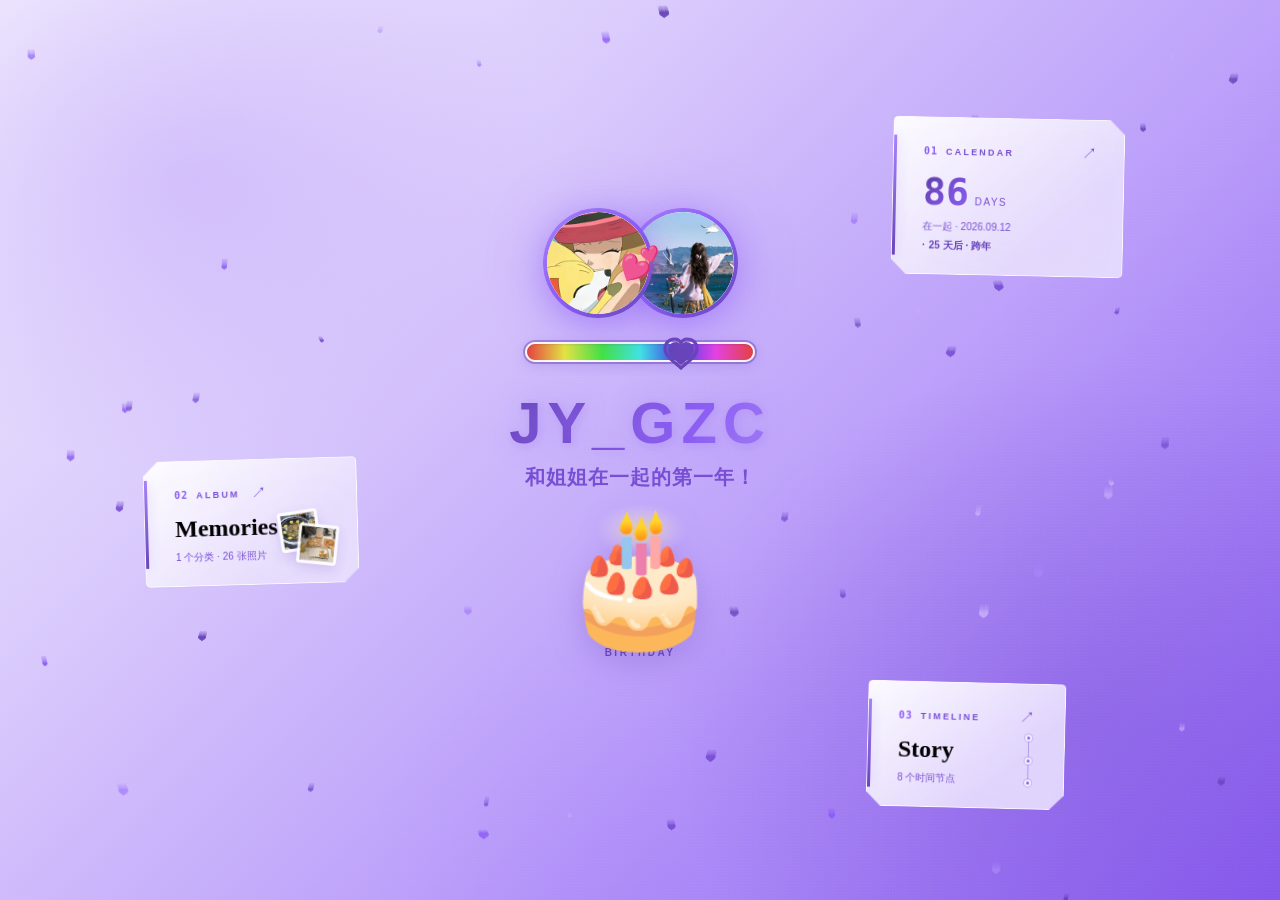
==== commit 51a57ee0: "优化主界面和生日界面" ====
--- a/index.html
+++ b/index.html
@@ -237,7 +237,7 @@
         }
         .birthday-cake-icon {
             display: block;
-            font-size: 112px;
+            font-size: 132px;
             line-height: 1;
             filter: drop-shadow(0 10px 16px rgba(var(--c-700-rgb), 0.28));
         }
@@ -652,7 +652,7 @@
             h1 { font-size: 36px; letter-spacing: 3px; margin-bottom: 7px; }
             .subtitle { min-height: 22px; font-size: 15px; }
             .birthday-cake { gap: 2px; margin-top: 7px; }
-            .birthday-cake-icon { font-size: 76px; }
+            .birthday-cake-icon { font-size: 88px; }
             .birthday-cake-label { font-size: 8px; letter-spacing: 2px; }
             .memory-card { padding: 16px 17px 14px 20px; }
             .memory-card.days-card {
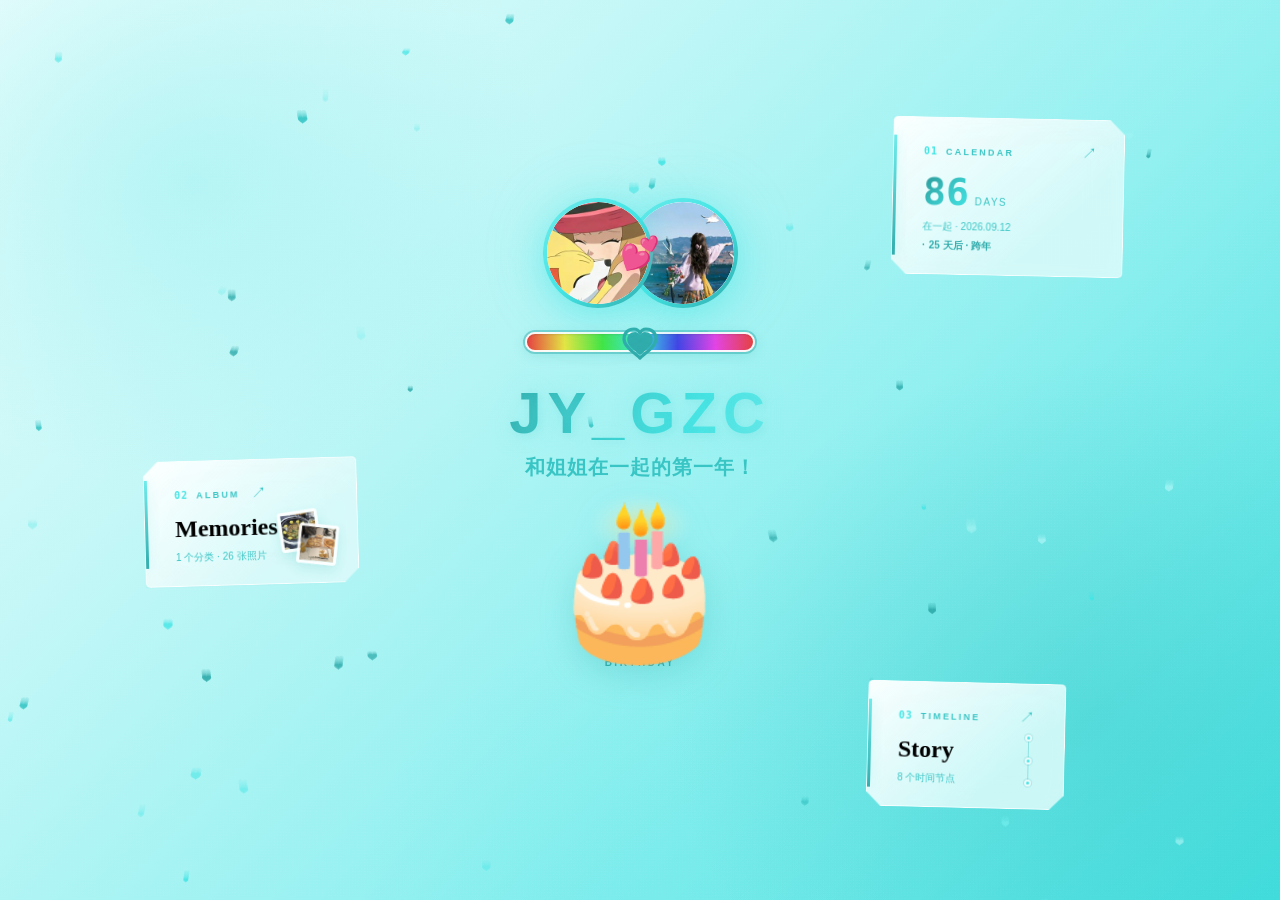
==== commit 95dd21be: "优化主界面布局" ====
--- a/index.html
+++ b/index.html
@@ -237,7 +237,7 @@
         }
         .birthday-cake-icon {
             display: block;
-            font-size: 132px;
+            font-size: 152px;
             line-height: 1;
             filter: drop-shadow(0 10px 16px rgba(var(--c-700-rgb), 0.28));
         }
@@ -647,12 +647,29 @@
                 transform: translateX(-50%);
             }
             .avatar { width: 78px; height: 78px; }
-            .avatar-group { margin-bottom: 7px; }
-            .theme-hue-slider { width: min(200px, calc(100vw - 42px)); height: 38px; margin-bottom: 9px; }
+            .avatar-group {
+                left: 50%;
+                width: max-content;
+                margin-bottom: 7px;
+                transform: translateX(-50%);
+            }
+            .theme-hue-slider {
+                position: absolute;
+                top: 12px;
+                left: -8px;
+                z-index: 20;
+                width: 170px;
+                height: 38px;
+                margin: 0;
+                transform: rotate(90deg);
+                transform-origin: 19px 19px;
+            }
+            .theme-hue-slider::-webkit-slider-thumb { transform: rotate(-90deg); }
+            .theme-hue-slider::-moz-range-thumb { transform: rotate(-90deg); }
             h1 { font-size: 36px; letter-spacing: 3px; margin-bottom: 7px; }
             .subtitle { min-height: 22px; font-size: 15px; }
             .birthday-cake { gap: 2px; margin-top: 7px; }
-            .birthday-cake-icon { font-size: 88px; }
+            .birthday-cake-icon { font-size: 100px; }
             .birthday-cake-label { font-size: 8px; letter-spacing: 2px; }
             .memory-card { padding: 16px 17px 14px 20px; }
             .memory-card.days-card {
@@ -707,7 +724,7 @@
                         <img src="assets/gzc_jy_Img/AvatarImg/HeadIcon2.jpg?v=1" alt="" width="256" height="256" loading="eager" decoding="async" fetchpriority="high">
                     </div>
                 </div>
-                <input class="theme-hue-slider" id="themeHue" type="range" min="0" max="359" value="258" aria-label="调整主页主题颜色" title="拖动调整主题颜色">
+                <input class="theme-hue-slider" id="themeHue" type="range" min="0" max="359" value="180" aria-label="调整主页主题颜色" title="拖动调整主题颜色">
                 <h1 id="homeTitle">JY_GZC</h1>
                 <div class="subtitle" id="subtitle"></div>
                 <a class="birthday-cake" href="pages/birthday.html" aria-label="打开生日快乐页面">
@@ -759,7 +776,8 @@
 
     <script>
     (function () {
-        const DEFAULT_COLOR = '#8b5cf6';
+        const DEFAULT_COLOR = '#43e5e5';
+        const LEGACY_DEFAULT_COLOR = '#8b5cf6';
         const STORAGE_KEY = 'gzc-home-theme-color';
         const hueSlider = document.getElementById('themeHue');
         const root = document.documentElement;
@@ -876,7 +894,10 @@
 
         let initialColor = DEFAULT_COLOR;
         try {
-            initialColor = localStorage.getItem(STORAGE_KEY) || DEFAULT_COLOR;
+            const storedColor = localStorage.getItem(STORAGE_KEY);
+            initialColor = !storedColor || storedColor.toLowerCase() === LEGACY_DEFAULT_COLOR
+                ? DEFAULT_COLOR
+                : storedColor;
         } catch (error) {
             initialColor = DEFAULT_COLOR;
         }
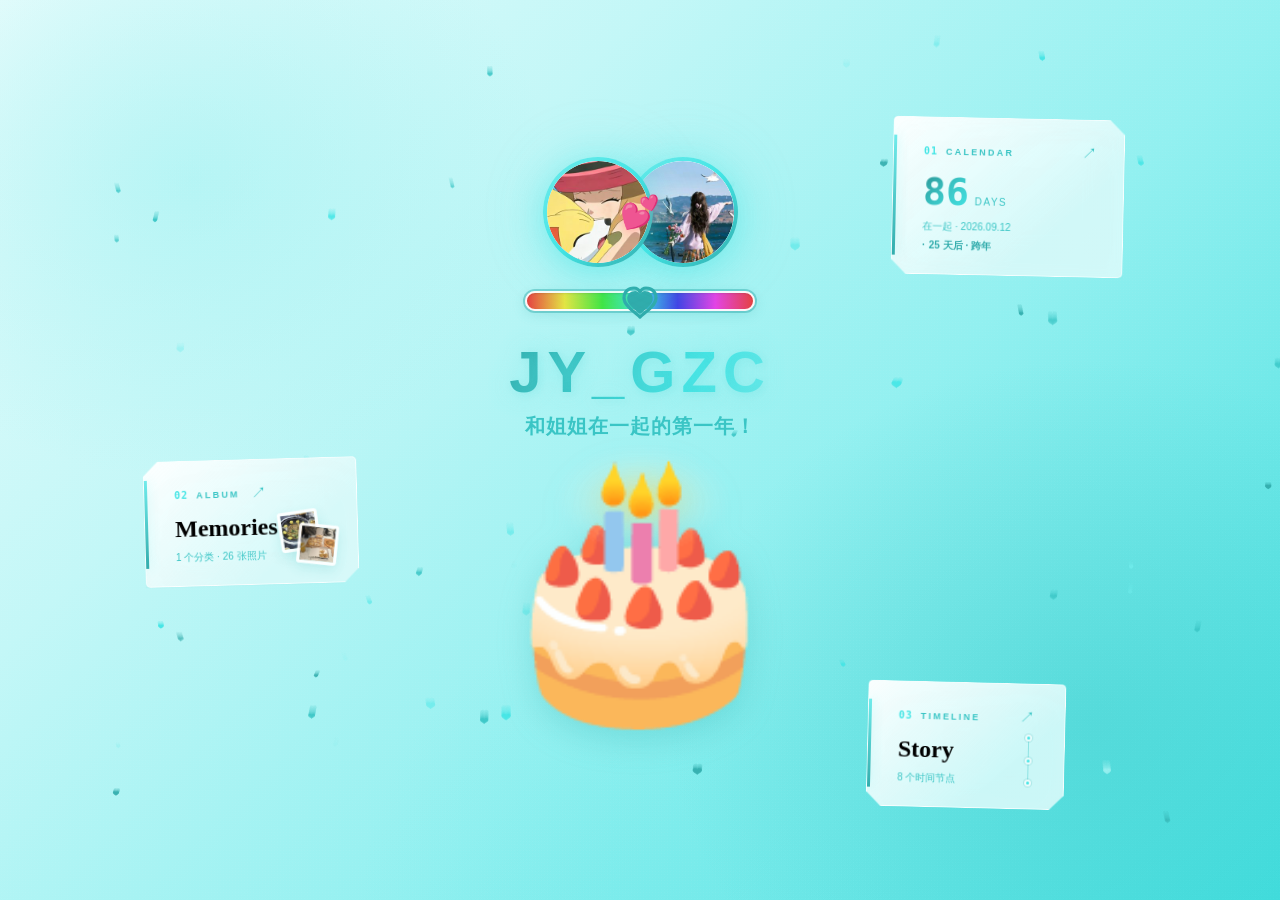
==== commit 8ddf6994: "主页面调整" ====
--- a/index.html
+++ b/index.html
@@ -237,15 +237,9 @@
         }
         .birthday-cake-icon {
             display: block;
-            font-size: 152px;
+            font-size: 250px;
             line-height: 1;
             filter: drop-shadow(0 10px 16px rgba(var(--c-700-rgb), 0.28));
-        }
-        .birthday-cake-label {
-            font-size: 10px;
-            font-weight: 750;
-            letter-spacing: 2.5px;
-            text-transform: uppercase;
         }
         .birthday-cake:hover {
             transform: scale(1.07) rotate(-2deg);
@@ -669,8 +663,7 @@
             h1 { font-size: 36px; letter-spacing: 3px; margin-bottom: 7px; }
             .subtitle { min-height: 22px; font-size: 15px; }
             .birthday-cake { gap: 2px; margin-top: 7px; }
-            .birthday-cake-icon { font-size: 100px; }
-            .birthday-cake-label { font-size: 8px; letter-spacing: 2px; }
+            .birthday-cake-icon { font-size: 170px; }
             .memory-card { padding: 16px 17px 14px 20px; }
             .memory-card.days-card {
                 top: 48%;
@@ -729,7 +722,6 @@
                 <div class="subtitle" id="subtitle"></div>
                 <a class="birthday-cake" href="pages/birthday.html" aria-label="打开生日快乐页面">
                     <span class="birthday-cake-icon" aria-hidden="true">🎂</span>
-                    <span class="birthday-cake-label">Birthday</span>
                 </a>
             </section>
 
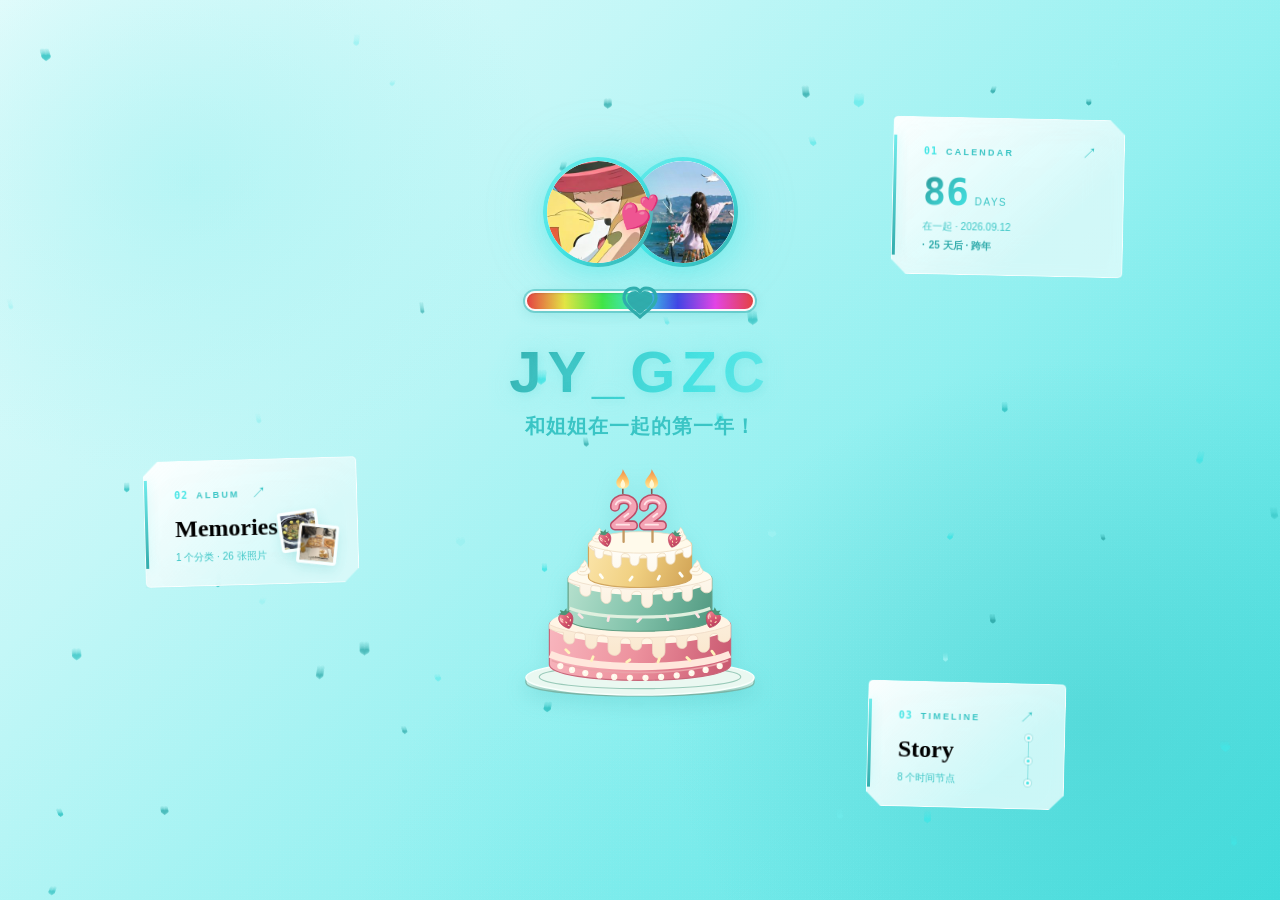
==== commit 254be22d: "修改主界面蛋糕样式" ====
--- a/index.html
+++ b/index.html
@@ -237,9 +237,9 @@
         }
         .birthday-cake-icon {
             display: block;
-            font-size: 250px;
-            line-height: 1;
-            filter: drop-shadow(0 10px 16px rgba(var(--c-700-rgb), 0.28));
+            width: 250px;
+            height: 250px;
+            filter: drop-shadow(0 8px 10px rgba(var(--c-700-rgb), 0.2));
         }
         .birthday-cake:hover {
             transform: scale(1.07) rotate(-2deg);
@@ -663,7 +663,7 @@
             h1 { font-size: 36px; letter-spacing: 3px; margin-bottom: 7px; }
             .subtitle { min-height: 22px; font-size: 15px; }
             .birthday-cake { gap: 2px; margin-top: 7px; }
-            .birthday-cake-icon { font-size: 170px; }
+            .birthday-cake-icon { width: 170px; height: 170px; }
             .memory-card { padding: 16px 17px 14px 20px; }
             .memory-card.days-card {
                 top: 48%;
@@ -721,7 +721,114 @@
                 <h1 id="homeTitle">JY_GZC</h1>
                 <div class="subtitle" id="subtitle"></div>
                 <a class="birthday-cake" href="pages/birthday.html" aria-label="打开生日快乐页面">
-                    <span class="birthday-cake-icon" aria-hidden="true">🎂</span>
+                    <svg class="birthday-cake-icon" xmlns="http://www.w3.org/2000/svg" width="250" height="250" viewBox="0 0 320 320" fill="none" aria-hidden="true" focusable="false">
+                        <defs>
+                            <linearGradient id="cake-plate" x1="160" y1="272" x2="160" y2="304" gradientUnits="userSpaceOnUse">
+                                <stop stop-color="#F6FFFD"/>
+                                <stop offset=".5" stop-color="#C2E8DF"/>
+                                <stop offset="1" stop-color="#7BB8A8"/>
+                            </linearGradient>
+                            <linearGradient id="cake-rose" x1="44" y1="210" x2="276" y2="273" gradientUnits="userSpaceOnUse">
+                                <stop stop-color="#F8B6BE"/>
+                                <stop offset=".48" stop-color="#ED929E"/>
+                                <stop offset="1" stop-color="#C95870"/>
+                            </linearGradient>
+                            <linearGradient id="cake-mint" x1="68" y1="149" x2="252" y2="215" gradientUnits="userSpaceOnUse">
+                                <stop stop-color="#B6E1CE"/>
+                                <stop offset=".5" stop-color="#83C3AB"/>
+                                <stop offset="1" stop-color="#509880"/>
+                            </linearGradient>
+                            <linearGradient id="cake-gold" x1="94" y1="108" x2="226" y2="159" gradientUnits="userSpaceOnUse">
+                                <stop stop-color="#FBE5AA"/>
+                                <stop offset=".5" stop-color="#F0CF80"/>
+                                <stop offset="1" stop-color="#D1A355"/>
+                            </linearGradient>
+                            <linearGradient id="cake-cream" x1="160" y1="110" x2="160" y2="249" gradientUnits="userSpaceOnUse">
+                                <stop stop-color="#FFFEF9"/>
+                                <stop offset="1" stop-color="#FAE8CF"/>
+                            </linearGradient>
+                            <linearGradient id="cake-flame" x1="0" y1="-24" x2="0" y2="0" gradientUnits="userSpaceOnUse">
+                                <stop stop-color="#EE8848"/>
+                                <stop offset=".6" stop-color="#FFC668"/>
+                                <stop offset="1" stop-color="#FFE9A3"/>
+                            </linearGradient>
+                            <linearGradient id="cake-berry" x1="-9" y1="-9" x2="10" y2="14" gradientUnits="userSpaceOnUse">
+                                <stop stop-color="#F18C95"/>
+                                <stop offset=".5" stop-color="#D7546E"/>
+                                <stop offset="1" stop-color="#AC3856"/>
+                            </linearGradient>
+                            <g id="cake-pearl">
+                                <circle r="4" fill="#FFF8EA"/>
+                                <circle cx="-1" cy="-1.2" r="1.2" fill="#FFF"/>
+                            </g>
+                            <g id="cake-strawberry">
+                                <path d="M-10-4C-13 4-5 14 0 16C5 14 13 4 10-4C7-11-7-11-10-4Z" fill="url(#cake-berry)" stroke="#B9435F" stroke-width="1"/>
+                                <path d="M0-5L-9-10L-4-10L-4-15L1-11L6-14L5-9L11-9L3-5Z" fill="#4C9477"/>
+                                <path d="M-6-1L-5 1M3-2L4 0M-2 5L-1 7M6 4L5 6M0 11L1 12" stroke="#FFE8BB" stroke-width="1.6" stroke-linecap="round"/>
+                                <path d="M-7-3C-9 0-7 3-6 4" stroke="#FFC4C6" stroke-width="1.8" stroke-linecap="round"/>
+                            </g>
+                            <g id="cake-number-two" stroke-linecap="round" stroke-linejoin="round">
+                                <path d="M0 9C0-4 23-4 23 9C23 16 15 20 9 25L0 33H23" stroke="#BB4E68" stroke-width="13"/>
+                                <path d="M0 9C0-4 23-4 23 9C23 16 15 20 9 25L0 33H23" stroke="#F4A4B5" stroke-width="9"/>
+                                <path d="M1 6C4-1 17-1 20 5M17 18L12 22M2 32H18" stroke="#FFE4E7" stroke-width="2.5"/>
+                                <path d="M10-8V-14" stroke="#805B51" stroke-width="2"/>
+                                <g transform="translate(10 -15)">
+                                    <path d="M0-24C-1-15-10-12-8-5C-7 3 7 3 8-5C9-11 4-16 0-24Z" fill="url(#cake-flame)"/>
+                                    <path d="M0-11C-4-6-4-1 0 0C4-1 4-6 0-11Z" fill="#FFF8D5"/>
+                                </g>
+                            </g>
+                            <g id="cake-cream-swirl">
+                                <path d="M-10 3C-12-2-5-4-5-7C-5-11 0-11 1-17C7-12 5-7 9-3C14 3 7 7 0 7C-5 7-9 6-10 3Z" fill="#FFFAED" stroke="#E8D5B8" stroke-width="1"/>
+                                <path d="M-6 1C1 3 6 0 5-4M-3-6C1-5 3-7 3-9" stroke="#EEDCC1" stroke-width="1.4" stroke-linecap="round"/>
+                            </g>
+                        </defs>
+                        <ellipse cx="160" cy="289" rx="146" ry="15" fill="#518274" opacity=".12"/>
+                        <path d="M14 281C14 265 306 265 306 281V286C306 309 14 309 14 286Z" fill="url(#cake-plate)" stroke="#79B3A5" stroke-width="1.5"/>
+                        <ellipse cx="160" cy="280" rx="146" ry="22" fill="#EAF8F1" stroke="#F8FFFC" stroke-width="2"/>
+                        <ellipse cx="160" cy="279" rx="129" ry="15" stroke="#9ACAB9" stroke-width="1.5"/>
+                        <path d="M44 212C44 189 276 189 276 212V263C276 290 44 290 44 263Z" fill="url(#cake-rose)" stroke="#C96579" stroke-width="1.5"/>
+                        <path d="M45 250C92 271 227 271 275 250" stroke="#FFE7DC" stroke-width="9"/>
+                        <path d="M47 258C98 279 224 278 273 258" stroke="#EBA2A9" stroke-width="2"/>
+                        <ellipse cx="160" cy="212" rx="116" ry="25" fill="#FFF5E5"/>
+                        <path d="M44 212C88 234 233 234 276 212V226C276 235 265 237 260 231V227C260 221 249 222 249 230V239C249 250 234 250 234 240V231C234 222 220 224 220 233V236C220 245 207 245 207 235V231C207 224 192 225 192 233V246C192 258 176 258 176 246V235C176 227 162 227 162 235V238C162 247 148 247 148 237V235C148 227 135 227 135 235V244C135 254 119 254 119 243V231C119 224 105 223 105 231V235C105 246 90 246 90 234V227C90 221 76 219 76 226V231C76 240 62 238 62 228V222C57 222 48 220 44 217Z" fill="url(#cake-cream)" stroke="#EFD9C5" stroke-width="1" stroke-linejoin="round"/>
+                        <path d="M68 153C68 133 252 133 252 153V204C252 226 68 226 68 204Z" fill="url(#cake-mint)" stroke="#629F85" stroke-width="1.5"/>
+                        <path d="M70 191C108 206 212 206 250 191" stroke="#E0F0DF" stroke-width="4"/>
+                        <ellipse cx="160" cy="153" rx="92" ry="21" fill="#FFFAED"/>
+                        <path d="M68 153C108 171 214 171 252 153V165C252 172 242 174 238 167V164C238 159 227 161 227 167V175C227 185 214 184 214 175V170C214 163 202 165 202 172V176C202 184 189 184 189 175V172C189 165 176 166 176 174V183C176 193 162 193 162 182V174C162 167 149 168 149 175V177C149 185 136 185 136 176V171C136 164 123 163 123 171V178C123 188 110 187 110 177V167C110 160 97 159 97 166V170C97 179 83 177 83 168V162C76 161 71 159 68 157Z" fill="url(#cake-cream)" stroke="#ECDCC6" stroke-width="1" stroke-linejoin="round"/>
+                        <path d="M94 110C94 94 226 94 226 110V151C226 169 94 169 94 151Z" fill="url(#cake-gold)" stroke="#D1A65F" stroke-width="1.5"/>
+                        <ellipse cx="160" cy="110" rx="66" ry="17" fill="#FFFAEB" stroke="#EDDCC2" stroke-width="1"/>
+                        <path d="M94 110C125 124 198 124 226 110V120C226 128 215 129 215 121V118C215 114 205 116 205 121V128C205 137 193 137 193 128V124C193 118 182 120 182 126V136C182 147 169 147 169 136V127C169 121 159 121 159 128V130C159 139 147 139 147 130V126C147 120 136 119 136 125V133C136 142 124 142 124 132V122C124 116 113 115 113 120V123C113 130 102 129 102 121V116Z" fill="url(#cake-cream)" stroke="#EDDBC0" stroke-width="1" stroke-linejoin="round"/>
+                        <g stroke-linecap="round" stroke-width="3.5">
+                            <path d="M65 244L69 248M100 253L98 258M143 260L147 257M183 260L185 255M220 254L224 258M252 246L255 250" stroke="#FFF2BB"/>
+                            <path d="M82 199L86 203M119 207L120 202M157 208L161 204M196 206L194 201M232 198L235 202" stroke="#FCE3E3"/>
+                            <path d="M109 148L112 152M147 155L150 151M183 154L185 150M211 146L214 150" stroke="#FFFEF5"/>
+                        </g>
+                        <g>
+                            <use href="#cake-pearl" x="58" y="265"/>
+                            <use href="#cake-pearl" x="73" y="270"/>
+                            <use href="#cake-pearl" x="90" y="274"/>
+                            <use href="#cake-pearl" x="108" y="277"/>
+                            <use href="#cake-pearl" x="127" y="279"/>
+                            <use href="#cake-pearl" x="147" y="280"/>
+                            <use href="#cake-pearl" x="167" y="280"/>
+                            <use href="#cake-pearl" x="187" y="279"/>
+                            <use href="#cake-pearl" x="207" y="277"/>
+                            <use href="#cake-pearl" x="226" y="274"/>
+                            <use href="#cake-pearl" x="244" y="270"/>
+                            <use href="#cake-pearl" x="262" y="265"/>
+                        </g>
+                        <use href="#cake-cream-swirl" transform="translate(88 143) scale(.8)"/>
+                        <use href="#cake-cream-swirl" transform="translate(232 143) scale(.8)"/>
+                        <use href="#cake-strawberry" transform="translate(65 204) rotate(-20) scale(.85)"/>
+                        <use href="#cake-strawberry" transform="translate(254 203) rotate(22) scale(.85)"/>
+                        <use href="#cake-cream-swirl" transform="translate(107 101) scale(.75)"/>
+                        <use href="#cake-cream-swirl" transform="translate(211 100) scale(.75)"/>
+                        <use href="#cake-strawberry" transform="translate(115 101) rotate(-18) scale(.72)"/>
+                        <use href="#cake-strawberry" transform="translate(204 102) rotate(18) scale(.72)"/>
+                        <path d="M139 88V106M176 88V106" stroke="#C49A62" stroke-width="3" stroke-linecap="round"/>
+                        <use href="#cake-number-two" x="128" y="52"/>
+                        <use href="#cake-number-two" x="165" y="52"/>
+                    </svg>
                 </a>
             </section>
 
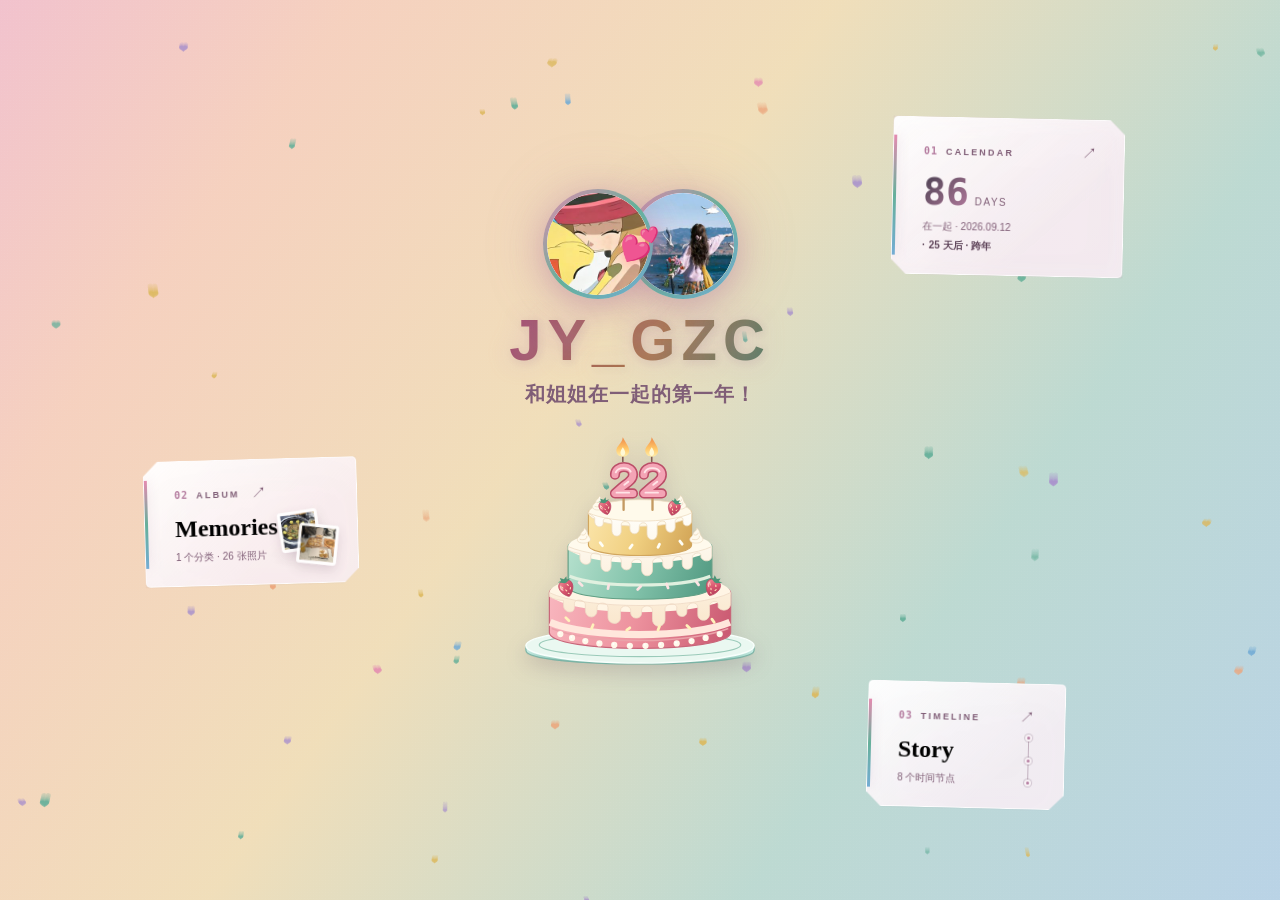
==== commit 400530e1: "优化主界面" ====
--- a/index.html
+++ b/index.html
@@ -8,46 +8,50 @@
     <link rel="preload" as="image" type="image/jpeg" href="assets/gzc_jy_Img/AvatarImg/HeadIcon2.jpg?v=1" fetchpriority="high">
     <style>
         :root {
-            /* 淡紫色主题（替代原蓝色） */
-            --bg-1: #ede4ff;   /* 最浅 */
-            --bg-2: #d8c0ff;
-            --bg-3: #b794f6;
-            --bg-4: #9061f0;   /* 最深 */
-            --c-50:  #f5f3ff;
-            --c-100: #ede9fe;
-            --c-300: #c4b5fd;
-            --c-400: #a78bfa;
-            --c-500: #8b5cf6;
-            --c-600: #7c3aed;
-            --c-700: #6d28d9;
-            --c-800: #5b21b6;
-            --c-100-rgb: 237, 233, 254;
-            --c-300-rgb: 196, 181, 253;
-            --c-400-rgb: 167, 139, 250;
-            --c-500-rgb: 139, 92, 246;
-            --c-600-rgb: 124, 58, 237;
-            --c-700-rgb: 109, 40, 217;
+            /* 背景、头像和彩色爱心共用这组六色。 */
+            --tone-rose-rgb: 228, 139, 176;
+            --tone-peach-rgb: 235, 165, 124;
+            --tone-gold-rgb: 220, 185, 94;
+            --tone-mint-rgb: 102, 176, 154;
+            --tone-sky-rgb: 116, 172, 212;
+            --tone-lilac-rgb: 169, 145, 204;
+            --c-50:  #fff9fc;
+            --c-100: #f9edf4;
+            --c-300: #eac2d9;
+            --c-400: #cc9abd;
+            --c-500: #b47b9f;
+            --c-600: #805e77;
+            --c-700: #60465b;
+            --c-800: #453d4e;
+            --c-100-rgb: 249, 237, 244;
+            --c-300-rgb: 234, 194, 217;
+            --c-400-rgb: 204, 154, 189;
+            --c-500-rgb: 180, 123, 159;
+            --c-600-rgb: 128, 94, 119;
+            --c-700-rgb: 96, 70, 91;
         }
         * { margin: 0; padding: 0; box-sizing: border-box; }
         body {
             font-family: -apple-system, BlinkMacSystemFont, "Segoe UI", Roboto, sans-serif;
-            background:
-                /* 柔光斑 1：左上角紫色光 */
-                radial-gradient(ellipse 600px 500px at 15% 20%, rgba(var(--c-300-rgb), 0.55), transparent 60%),
-                /* 柔光斑 2：右下角深紫光 */
-                radial-gradient(ellipse 700px 600px at 85% 80%, rgba(var(--c-600-rgb), 0.35), transparent 60%),
-                /* 柔光斑 3：底部点缀 */
-                radial-gradient(circle 400px at 50% 100%, rgba(var(--c-400-rgb), 0.25), transparent 70%),
-                linear-gradient(135deg, var(--bg-1) 0%, var(--bg-2) 30%, var(--bg-3) 60%, var(--bg-4) 100%);
+            background-color: #fff9fc;
+            background-image: linear-gradient(125deg,
+                rgba(var(--tone-rose-rgb), 0.55) 0%,
+                rgba(var(--tone-peach-rgb), 0.48) 18%,
+                rgba(var(--tone-gold-rgb), 0.42) 36%,
+                rgba(var(--tone-mint-rgb), 0.43) 56%,
+                rgba(var(--tone-sky-rgb), 0.5) 78%,
+                rgba(var(--tone-lilac-rgb), 0.46) 100%);
+            background-size: 140% 140%;
+            background-position: 0% 50%;
             background-attachment: fixed;
             min-height: 100vh;
             overflow: hidden;
             position: relative;
-            animation: bgDrift 24s ease-in-out infinite alternate;
+            animation: bgDrift 32s ease-in-out infinite alternate;
         }
         @keyframes bgDrift {
-            0%   { background-position: 0% 0%, 100% 100%, 50% 100%, 0 0; }
-            100% { background-position: 10% 5%, 90% 95%, 60% 100%, 0 0; }
+            0%   { background-position: 0% 50%; }
+            100% { background-position: 100% 50%; }
         }
         /* 整体细密噪点，提升质感（可选） */
         body::before {
@@ -120,8 +124,14 @@
             border-radius: 50%;
             border: 4px solid transparent;
             background:
-                conic-gradient(from 0deg, var(--c-300), var(--c-500), var(--c-700), var(--c-400), var(--c-300)) padding-box,
-                linear-gradient(135deg, var(--c-400), var(--c-500), var(--c-700)) border-box;
+                conic-gradient(from 0deg,
+                    rgb(var(--tone-rose-rgb)), rgb(var(--tone-peach-rgb)),
+                    rgb(var(--tone-gold-rgb)), rgb(var(--tone-mint-rgb)),
+                    rgb(var(--tone-sky-rgb)), rgb(var(--tone-lilac-rgb)),
+                    rgb(var(--tone-rose-rgb))) padding-box,
+                linear-gradient(135deg,
+                    rgb(var(--tone-rose-rgb)), rgb(var(--tone-mint-rgb)),
+                    rgb(var(--tone-sky-rgb))) border-box;
             display: flex;
             justify-content: center;
             align-items: center;
@@ -194,7 +204,7 @@
             letter-spacing: 6px;
             line-height: 1;
             text-shadow: 0 0 24px rgba(var(--c-400-rgb), 0.45), 2px 2px 8px rgba(var(--c-600-rgb), 0.15);
-            background: linear-gradient(120deg, var(--c-700), var(--c-500), var(--c-300), var(--c-500), var(--c-700));
+            background: linear-gradient(120deg, #a34c76, #ab7848, #39836f, #4d7ba5, #85639e, #a34c76);
             background-size: 300% 100%;
             -webkit-background-clip: text;
             -webkit-text-fill-color: transparent;
@@ -312,7 +322,9 @@
             bottom: 18px;
             left: 0;
             width: 3px;
-            background: linear-gradient(180deg, var(--c-400), var(--c-700));
+            background: linear-gradient(180deg,
+                rgb(var(--tone-rose-rgb)), rgb(var(--tone-mint-rgb)),
+                rgb(var(--tone-sky-rgb)));
             box-shadow: 0 0 12px rgba(var(--c-500-rgb),0.32);
             transition: width 0.25s ease, box-shadow 0.25s ease;
         }
@@ -564,66 +576,6 @@
         }
         .link-card:hover::before { left: 130%; }
 
-        /* 头像下方的彩虹色相滑条 */
-        .theme-hue-slider {
-            appearance: none;
-            -webkit-appearance: none;
-            --heart-center: url("data:image/svg+xml,%3Csvg xmlns='http://www.w3.org/2000/svg' viewBox='0 0 38 36'%3E%3Cpath d='M19 32 C15 28 3 21 3 13 C3 7 7 3 13 3 C16 3 18 5 19 7 C20 5 22 3 25 3 C31 3 35 7 35 13 C35 21 23 28 19 32 Z' fill='none' stroke='white' stroke-width='3.2' stroke-linecap='round' stroke-linejoin='round'/%3E%3Cpath d='M19 29.1 C15.8 25.9 6.2 20.3 6.2 13.9 C6.2 9.1 9.4 5.9 14.2 5.9 C16.6 5.9 18.2 7.5 19 9.1 C19.8 7.5 21.4 5.9 23.8 5.9 C28.6 5.9 31.8 9.1 31.8 13.9 C31.8 20.3 22.2 25.9 19 29.1 Z' fill='white'/%3E%3C/svg%3E");
-            --hue-ramp: linear-gradient(90deg,
-                hsl(0 76% 58%), hsl(30 76% 58%), hsl(60 76% 58%),
-                hsl(90 76% 58%), hsl(120 76% 58%), hsl(150 76% 58%),
-                hsl(180 76% 58%), hsl(210 76% 58%), hsl(240 76% 58%),
-                hsl(270 76% 58%), hsl(300 76% 58%), hsl(330 76% 58%),
-                hsl(360 76% 58%));
-            display: block;
-            width: min(230px, calc(100vw - 48px));
-            height: 44px;
-            margin: 0 0 20px;
-            background: transparent;
-            cursor: pointer;
-            touch-action: none;
-        }
-        .theme-hue-slider:focus-visible {
-            outline: 2px solid var(--c-700);
-            outline-offset: 3px;
-            border-radius: 22px;
-        }
-        .theme-hue-slider::-webkit-slider-runnable-track {
-            height: 20px;
-            border: 2px solid rgba(255,255,255,0.95);
-            border-radius: 999px;
-            background: var(--hue-ramp);
-            box-shadow: 0 0 0 2px rgba(var(--c-700-rgb), 0.45), 0 3px 13px rgba(var(--c-700-rgb), 0.22), inset 0 1px 2px rgba(0,0,0,0.1);
-        }
-        .theme-hue-slider::-moz-range-track {
-            height: 20px;
-            border: 2px solid rgba(255,255,255,0.95);
-            border-radius: 999px;
-            background: var(--hue-ramp);
-            box-shadow: 0 0 0 2px rgba(var(--c-700-rgb), 0.45), 0 3px 13px rgba(var(--c-700-rgb), 0.22), inset 0 1px 2px rgba(0,0,0,0.1);
-        }
-        .theme-hue-slider::-webkit-slider-thumb {
-            appearance: none;
-            -webkit-appearance: none;
-            width: 38px;
-            height: 36px;
-            margin-top: -8px;
-            border: 0;
-            background: var(--c-700);
-            -webkit-mask: var(--heart-center) center / contain no-repeat;
-            mask: var(--heart-center) center / contain no-repeat;
-            filter: drop-shadow(0 0 2px white) drop-shadow(0 3px 5px rgba(var(--c-700-rgb), 0.4));
-        }
-        .theme-hue-slider::-moz-range-thumb {
-            width: 38px;
-            height: 36px;
-            border: 0;
-            background: var(--c-700);
-            -webkit-mask: var(--heart-center) center / contain no-repeat;
-            mask: var(--heart-center) center / contain no-repeat;
-            filter: drop-shadow(0 0 2px white) drop-shadow(0 3px 5px rgba(var(--c-700-rgb), 0.4));
-        }
-
         /* 底部 */
         .footer {
             position: fixed;
@@ -642,24 +594,8 @@
             }
             .avatar { width: 78px; height: 78px; }
             .avatar-group {
-                left: 50%;
-                width: max-content;
                 margin-bottom: 7px;
-                transform: translateX(-50%);
             }
-            .theme-hue-slider {
-                position: absolute;
-                top: 12px;
-                left: -8px;
-                z-index: 20;
-                width: 170px;
-                height: 38px;
-                margin: 0;
-                transform: rotate(90deg);
-                transform-origin: 19px 19px;
-            }
-            .theme-hue-slider::-webkit-slider-thumb { transform: rotate(-90deg); }
-            .theme-hue-slider::-moz-range-thumb { transform: rotate(-90deg); }
             h1 { font-size: 36px; letter-spacing: 3px; margin-bottom: 7px; }
             .subtitle { min-height: 22px; font-size: 15px; }
             .birthday-cake { gap: 2px; margin-top: 7px; }
@@ -697,7 +633,7 @@
             .mini-timeline { right: 17px; bottom: 13px; scale: 0.76; }
         }
         @media (prefers-reduced-motion: reduce) {
-            .memory-card, .birthday-cake { animation: none; }
+            body, .memory-card, .birthday-cake { animation: none; }
         }
     </style>
 </head>
@@ -717,7 +653,6 @@
                         <img src="assets/gzc_jy_Img/AvatarImg/HeadIcon2.jpg?v=1" alt="" width="256" height="256" loading="eager" decoding="async" fetchpriority="high">
                     </div>
                 </div>
-                <input class="theme-hue-slider" id="themeHue" type="range" min="0" max="359" value="180" aria-label="调整主页主题颜色" title="拖动调整主题颜色">
                 <h1 id="homeTitle">JY_GZC</h1>
                 <div class="subtitle" id="subtitle"></div>
                 <a class="birthday-cake" href="pages/birthday.html" aria-label="打开生日快乐页面">
@@ -875,135 +810,16 @@
 
     <script>
     (function () {
-        const DEFAULT_COLOR = '#43e5e5';
-        const LEGACY_DEFAULT_COLOR = '#8b5cf6';
-        const STORAGE_KEY = 'gzc-home-theme-color';
-        const hueSlider = document.getElementById('themeHue');
-        const root = document.documentElement;
-
-        function hexToRgb(hex) {
-            const value = hex.replace('#', '');
-            return {
-                r: parseInt(value.slice(0, 2), 16),
-                g: parseInt(value.slice(2, 4), 16),
-                b: parseInt(value.slice(4, 6), 16)
-            };
-        }
-
-        function rgbToHex({ r, g, b }) {
-            return '#' + [r, g, b]
-                .map(value => Math.round(value).toString(16).padStart(2, '0'))
-                .join('');
-        }
-
-        function hueToHex(hue) {
-            const lightness = 0.58;
-            const chroma = 0.76 * Math.min(lightness, 1 - lightness);
-            const channel = offset => {
-                const position = (offset + hue / 30) % 12;
-                return 255 * (lightness - chroma * Math.max(-1, Math.min(position - 3, 9 - position, 1)));
-            };
-            return rgbToHex({ r: channel(0), g: channel(8), b: channel(4) });
-        }
-
-        function hexToHue(hex) {
-            const { r, g, b } = hexToRgb(hex);
-            const high = Math.max(r, g, b);
-            const low = Math.min(r, g, b);
-            const delta = high - low;
-            if (delta === 0) return 258;
-            let hue = high === r ? ((g - b) / delta) % 6
-                : high === g ? (b - r) / delta + 2
-                : (r - g) / delta + 4;
-            return Math.round((hue * 60 + 360) % 360);
-        }
-
-        function mix(color, target, amount) {
-            const from = hexToRgb(color);
-            const to = hexToRgb(target);
-            return rgbToHex({
-                r: from.r + (to.r - from.r) * amount,
-                g: from.g + (to.g - from.g) * amount,
-                b: from.b + (to.b - from.b) * amount
-            });
-        }
-
-        function toRgbValue(hex) {
-            const { r, g, b } = hexToRgb(hex);
-            return `${r}, ${g}, ${b}`;
-        }
-
-        function createTheme(base) {
-            const colors = {
-                c50: mix(base, '#ffffff', 0.9),
-                c100: mix(base, '#ffffff', 0.78),
-                c300: mix(base, '#ffffff', 0.48),
-                c400: mix(base, '#ffffff', 0.24),
-                c500: base,
-                c600: mix(base, '#000000', 0.14),
-                c700: mix(base, '#000000', 0.25),
-                c800: mix(base, '#000000', 0.36)
-            };
-
-            return {
-                base,
-                colors,
-                backgrounds: [
-                    mix(base, '#ffffff', 0.88),
-                    mix(base, '#ffffff', 0.68),
-                    mix(base, '#ffffff', 0.42),
-                    mix(base, '#000000', 0.03)
-                ],
-                particlePalette: [colors.c300, colors.c400, colors.c500, colors.c600, colors.c700],
-                trailColor: `rgba(${toRgbValue(colors.c100)}, 0.15)`,
-                heartStroke: `rgba(${toRgbValue(colors.c700)}, 0.6)`
-            };
-        }
-
-        function applyTheme(value, persist) {
-            const normalized = /^#[0-9a-f]{6}$/i.test(value) ? value.toLowerCase() : DEFAULT_COLOR;
-            const theme = createTheme(normalized);
-            const { colors, backgrounds } = theme;
-
-            root.style.setProperty('--bg-1', backgrounds[0]);
-            root.style.setProperty('--bg-2', backgrounds[1]);
-            root.style.setProperty('--bg-3', backgrounds[2]);
-            root.style.setProperty('--bg-4', backgrounds[3]);
-
-            Object.entries(colors).forEach(([name, color]) => {
-                root.style.setProperty(`--${name.replace('c', 'c-')}`, color);
-            });
-
-            ['c100', 'c300', 'c400', 'c500', 'c600', 'c700'].forEach(name => {
-                root.style.setProperty(`--${name.replace('c', 'c-')}-rgb`, toRgbValue(colors[name]));
-            });
-
-            window.homeTheme = theme;
-
-            if (persist) {
-                try {
-                    localStorage.setItem(STORAGE_KEY, normalized);
-                } catch (error) {
-                    // 部分隐私模式会禁用本地存储，颜色仍在当前页面生效。
-                }
-            }
-
-            window.dispatchEvent(new CustomEvent('themechange', { detail: theme }));
-        }
-
-        let initialColor = DEFAULT_COLOR;
-        try {
-            const storedColor = localStorage.getItem(STORAGE_KEY);
-            initialColor = !storedColor || storedColor.toLowerCase() === LEGACY_DEFAULT_COLOR
-                ? DEFAULT_COLOR
-                : storedColor;
-        } catch (error) {
-            initialColor = DEFAULT_COLOR;
-        }
-
-        applyTheme(initialColor, false);
-        hueSlider.value = hexToHue(window.homeTheme.base);
-        hueSlider.addEventListener('input', event => applyTheme(hueToHex(Number(event.target.value)), true));
+        const styles = getComputedStyle(document.documentElement);
+        const palette = ['rose', 'peach', 'gold', 'mint', 'sky', 'lilac'].map(tone =>
+            styles.getPropertyValue(`--tone-${tone}-rgb`).trim().split(',').map(Number)
+        );
+        window.homeTheme = {
+            particlePalette: palette.map(color => `rgb(${color.join(', ')})`),
+            heartStrokes: palette.map(color =>
+                `rgba(${color.map(channel => Math.round(channel * 0.72)).join(', ')}, 0.65)`
+            )
+        };
     })();
     </script>
 
@@ -1173,7 +989,7 @@
             backgroundResizeTimer = setTimeout(resizeBackground, 150);
         });
 
-        let backgroundPalette = window.homeTheme?.particlePalette || ['#c4b5fd', '#a78bfa', '#8b5cf6', '#7c3aed', '#6d28d9'];
+        const backgroundPalette = window.homeTheme.particlePalette;
         const isMobile = window.matchMedia('(max-width: 768px)').matches;
         const PARTICLE_COUNT = isMobile ? 22 : 50;
         const particles = Array.from({ length: PARTICLE_COUNT }, () => {
@@ -1185,16 +1001,8 @@
                 vx: (Math.random() - 0.5) * 0.4,
                 vy: Math.random() * 0.6 + 0.3,
                 alpha: Math.random() * 0.5 + 0.3,
-                tone,
                 color: backgroundPalette[tone]
             };
-        });
-
-        window.addEventListener('themechange', event => {
-            backgroundPalette = event.detail.particlePalette;
-            particles.forEach(particle => {
-                particle.color = backgroundPalette[particle.tone % backgroundPalette.length];
-            });
         });
 
         function drawHeart(x, y, size, color, alpha) {
@@ -1233,24 +1041,15 @@
         draw();
     </script>
 
-    <!-- 全局点击爱心特效（紫色系，与主界面主题一致） -->
+    <!-- 全局点击爱心特效，与背景共用六色配色 -->
     <script>
     (function () {
         const canvas = document.getElementById('heartCanvas');
         const ctx = canvas.getContext('2d');
         let dpr = window.devicePixelRatio || 1;
         let particles = [];
-        let heartPalette = window.homeTheme?.particlePalette || ['#c4b5fd', '#a78bfa', '#8b5cf6', '#7c3aed', '#6d28d9'];
-        let heartStroke = window.homeTheme?.heartStroke || 'rgba(109, 40, 217, 0.6)';
-
-        window.addEventListener('themechange', event => {
-            heartPalette = event.detail.particlePalette;
-            heartStroke = event.detail.heartStroke;
-            particles.forEach((particle, index) => {
-                particle.color = heartPalette[index % heartPalette.length];
-                particle.stroke = heartStroke;
-            });
-        });
+        const heartPalette = window.homeTheme.particlePalette;
+        const heartStrokes = window.homeTheme.heartStrokes;
 
         function resize() {
             dpr = window.devicePixelRatio || 1;
@@ -1286,8 +1085,9 @@
             this.decay = 0.012 + Math.random() * 0.012;
             this.angle = (Math.random() - 0.5) * 0.6;
             this.spin = (Math.random() - 0.5) * 0.05;
-            this.color = heartPalette[Math.floor(Math.random() * heartPalette.length)];
-            this.stroke = heartStroke;
+            const tone = Math.floor(Math.random() * heartPalette.length);
+            this.color = heartPalette[tone];
+            this.stroke = heartStrokes[tone];
         }
 
         Particle.prototype.update = function () {
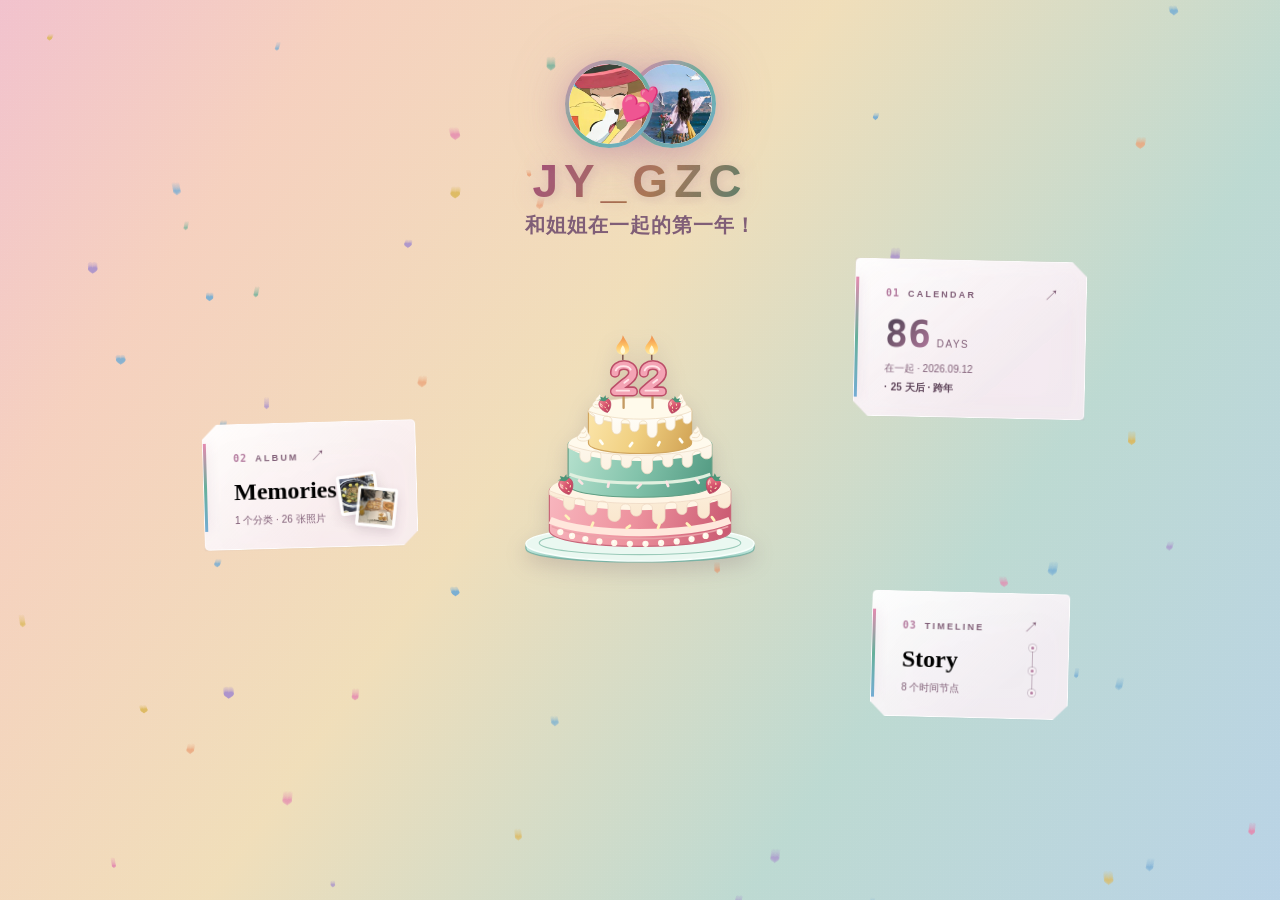
==== commit 879d46bd: "优化主页布局" ====
--- a/index.html
+++ b/index.html
@@ -91,6 +91,8 @@
             overflow: hidden;
         }
         .home-stage {
+            --cake-size: 250px;
+            --orbit-x: 28%;
             position: relative;
             width: min(100%, 1180px);
             height: 100%;
@@ -99,15 +101,15 @@
         }
         .hero-core {
             position: absolute;
-            top: 48%;
+            top: clamp(14px, 4svh, 42px);
             left: 50%;
             z-index: 4;
             display: flex;
             flex-direction: column;
             align-items: center;
-            width: min(92%, 480px);
+            width: min(92%, 320px);
             text-align: center;
-            transform: translate(-50%, -50%);
+            transform: translateX(-50%);
         }
 
         /* 双头像组合 */
@@ -115,12 +117,12 @@
             display: flex;
             align-items: center;
             justify-content: center;
-            margin-bottom: 12px;
+            margin-bottom: 10px;
             position: relative;
         }
         .avatar {
-            width: 110px;
-            height: 110px;
+            width: 88px;
+            height: 88px;
             border-radius: 50%;
             border: 4px solid transparent;
             background:
@@ -198,9 +200,9 @@
 
         /* 标题 - 流光渐变 + 微光晕 */
         h1 {
-            font-size: 58px;
+            font-size: 46px;
             color: var(--c-800);
-            margin-bottom: 12px;
+            margin-bottom: 8px;
             letter-spacing: 6px;
             line-height: 1;
             text-shadow: 0 0 24px rgba(var(--c-400-rgb), 0.45), 2px 2px 8px rgba(var(--c-600-rgb), 0.15);
@@ -233,26 +235,29 @@
             letter-spacing: 1px;
         }
         .birthday-cake {
-            position: relative;
+            position: absolute;
+            top: 50%;
+            left: 50%;
             z-index: 5;
             display: flex;
-            flex-direction: column;
             align-items: center;
-            gap: 5px;
-            margin-top: 18px;
+            justify-content: center;
+            width: var(--cake-size);
+            height: var(--cake-size);
             color: var(--c-700);
             text-decoration: none;
+            transform: translate(-50%, -50%);
             transition: transform 0.3s ease, filter 0.3s ease;
             animation: cakeFloat 4.8s ease-in-out infinite;
         }
         .birthday-cake-icon {
             display: block;
-            width: 250px;
-            height: 250px;
+            width: 100%;
+            height: 100%;
             filter: drop-shadow(0 8px 10px rgba(var(--c-700-rgb), 0.2));
         }
         .birthday-cake:hover {
-            transform: scale(1.07) rotate(-2deg);
+            transform: translate(-50%, -50%) scale(1.07) rotate(-2deg);
             filter: brightness(1.05);
         }
         .birthday-cake:focus-visible {
@@ -432,8 +437,8 @@
         .memory-card.days-card.is-upcoming .memory-reminder { display: inline-block; }
 
         .memory-card.days-card {
-            top: 11%;
-            right: 9%;
+            top: calc(50% - 190px);
+            left: calc(50% + var(--orbit-x) - 116px);
             width: 232px;
             min-height: 148px;
             --entry-rotate: 1.2deg;
@@ -442,8 +447,8 @@
             animation-duration: 7.8s;
         }
         .memory-card.photo-card {
-            top: 51%;
-            left: 8%;
+            top: calc(50% - 28px);
+            left: calc(50% - var(--orbit-x) - 107px);
             width: 214px;
             min-height: 126px;
             padding-right: 90px;
@@ -455,8 +460,8 @@
             animation-duration: 6.8s;
         }
         .memory-card.story-card {
-            right: 14%;
-            bottom: 8%;
+            top: calc(50% + 142px);
+            left: calc(50% + var(--orbit-x) - 99px);
             width: 198px;
             min-height: 120px;
             padding-right: 72px;
@@ -522,14 +527,36 @@
             background: var(--c-500);
             box-shadow: 0 0 0 1px rgba(var(--c-700-rgb),0.24);
         }
-        @media (max-width: 900px) {
+        @media (max-width: 1100px) {
             .content { padding: 16px; }
-            .home-stage { height: 100%; min-height: 0; }
-            .hero-core { top: 37%; }
-            .memory-card.days-card { top: 1%; right: 5%; }
-            .memory-card.photo-card { top: auto; bottom: 8%; left: 6%; }
-            .memory-card.story-card { right: 7%; bottom: 2%; }
-            .memory-count { font-size: 34px; }
+            .home-stage { --cake-size: 210px; --orbit-x: 32%; }
+            .hero-core { top: 14px; }
+            .memory-card { padding: 18px 20px; }
+            .memory-card.days-card {
+                top: calc(50% - 110px);
+                left: calc(50% + var(--orbit-x) - 90px);
+                width: 180px;
+                min-height: 124px;
+            }
+            .memory-card.photo-card {
+                top: calc(50% - 2px);
+                left: calc(50% - var(--orbit-x) - 89px);
+                width: 178px;
+                min-height: 112px;
+                padding-right: 64px;
+            }
+            .memory-card.story-card {
+                top: calc(50% + 126px);
+                left: calc(50% + var(--orbit-x) - 86px);
+                width: 172px;
+                min-height: 104px;
+                padding-right: 58px;
+            }
+            .memory-count { font-size: 32px; }
+            .entry-title { font-size: 21px; }
+            .entry-head { margin-bottom: 8px; }
+            .entry-thumbnails { right: 8px; bottom: 12px; scale: 0.8; }
+            .mini-timeline { right: 20px; }
         }
 
         /* 链接卡片 */
@@ -584,9 +611,9 @@
             font-size: 13px;
         }
 
-        @media (max-width: 480px) {
+        @media (max-width: 700px) {
             .content { padding: 8px 12px; }
-            .home-stage { height: 100%; min-height: 0; }
+            .home-stage { --cake-size: 170px; }
             .hero-core {
                 top: 10px;
                 width: calc(100% - 16px);
@@ -598,27 +625,25 @@
             }
             h1 { font-size: 36px; letter-spacing: 3px; margin-bottom: 7px; }
             .subtitle { min-height: 22px; font-size: 15px; }
-            .birthday-cake { gap: 2px; margin-top: 7px; }
-            .birthday-cake-icon { width: 170px; height: 170px; }
             .memory-card { padding: 16px 17px 14px 20px; }
             .memory-card.days-card {
-                top: 48%;
-                right: 3%;
+                top: calc(50% - var(--cake-size) / 2 - 136px);
+                left: auto;
+                right: 6%;
                 width: 168px;
                 min-height: 112px;
             }
             .memory-card.photo-card {
-                top: 67%;
-                bottom: auto;
-                left: 3%;
+                top: calc(50% + var(--cake-size) / 2 + 24px);
+                left: auto;
+                right: 5%;
                 width: 160px;
                 min-height: 92px;
                 padding-right: 64px;
             }
             .memory-card.story-card {
-                top: 83%;
-                right: 6%;
-                bottom: auto;
+                top: calc(50% + var(--cake-size) / 2 + 136px);
+                left: 5%;
                 width: 154px;
                 min-height: 86px;
                 padding-right: 55px;
@@ -631,6 +656,58 @@
             .entry-arrow { font-size: 12px; }
             .entry-thumbnails { right: 9px; bottom: 8px; scale: 0.72; }
             .mini-timeline { right: 17px; bottom: 13px; scale: 0.76; }
+        }
+        @media (max-height: 740px) {
+            .hero-core {
+                top: 10px;
+                display: grid;
+                grid-template-columns: max-content minmax(0, 260px);
+                width: min(92%, 480px);
+                justify-content: center;
+                align-items: center;
+                column-gap: 18px;
+                row-gap: 4px;
+            }
+            .avatar-group { grid-row: 1 / 3; margin-bottom: 0; }
+            .avatar { width: 64px; height: 64px; }
+            h1 { font-size: 32px; margin-bottom: 0; letter-spacing: 2px; }
+            .subtitle { font-size: 16px; min-height: 22px; }
+            .memory-card.story-card { top: calc(50% + 94px); }
+        }
+        @media (max-width: 700px) and (max-height: 740px) {
+            .hero-core {
+                top: 6px;
+                grid-template-columns: 87px minmax(0, 180px);
+                column-gap: 12px;
+            }
+            .avatar { width: 56px; height: 56px; }
+            h1 { font-size: 28px; }
+            .subtitle { font-size: 14px; min-height: 20px; white-space: nowrap; }
+            .memory-card.days-card {
+                top: calc(50% - var(--cake-size) / 2 - 128px);
+                min-height: 94px;
+                padding: 12px 16px;
+            }
+            .days-card .entry-head { margin-bottom: 4px; }
+            .memory-count { font-size: 23px; }
+            .memory-card.story-card {
+                top: calc(50% + var(--cake-size) / 2 + 136px);
+            }
+        }
+        @media (max-width: 700px) and (max-height: 680px) {
+            .memory-card.photo-card,
+            .memory-card.story-card {
+                top: calc(50% + var(--cake-size) / 2 + 24px);
+                width: calc(50% - 26px);
+                min-height: 88px;
+                padding: 14px 16px;
+            }
+            .memory-card.photo-card { right: 8px; }
+            .memory-card.story-card { left: 8px; }
+            .entry-thumbnails, .mini-timeline { display: none; }
+        }
+        @media (max-width: 700px) and (max-height: 600px) {
+            .home-stage { --cake-size: 144px; }
         }
         @media (prefers-reduced-motion: reduce) {
             body, .memory-card, .birthday-cake { animation: none; }
@@ -655,7 +732,8 @@
                 </div>
                 <h1 id="homeTitle">JY_GZC</h1>
                 <div class="subtitle" id="subtitle"></div>
-                <a class="birthday-cake" href="pages/birthday.html" aria-label="打开生日快乐页面">
+            </section>
+            <a class="birthday-cake" href="pages/birthday.html" aria-label="打开生日快乐页面">
                     <svg class="birthday-cake-icon" xmlns="http://www.w3.org/2000/svg" width="250" height="250" viewBox="0 0 320 320" fill="none" aria-hidden="true" focusable="false">
                         <defs>
                             <linearGradient id="cake-plate" x1="160" y1="272" x2="160" y2="304" gradientUnits="userSpaceOnUse">
@@ -764,8 +842,7 @@
                         <use href="#cake-number-two" x="128" y="52"/>
                         <use href="#cake-number-two" x="165" y="52"/>
                     </svg>
-                </a>
-            </section>
+            </a>
 
             <nav class="bubble-links" aria-label="页面入口">
                 <a href="pages/days.html" class="memory-card days-card">
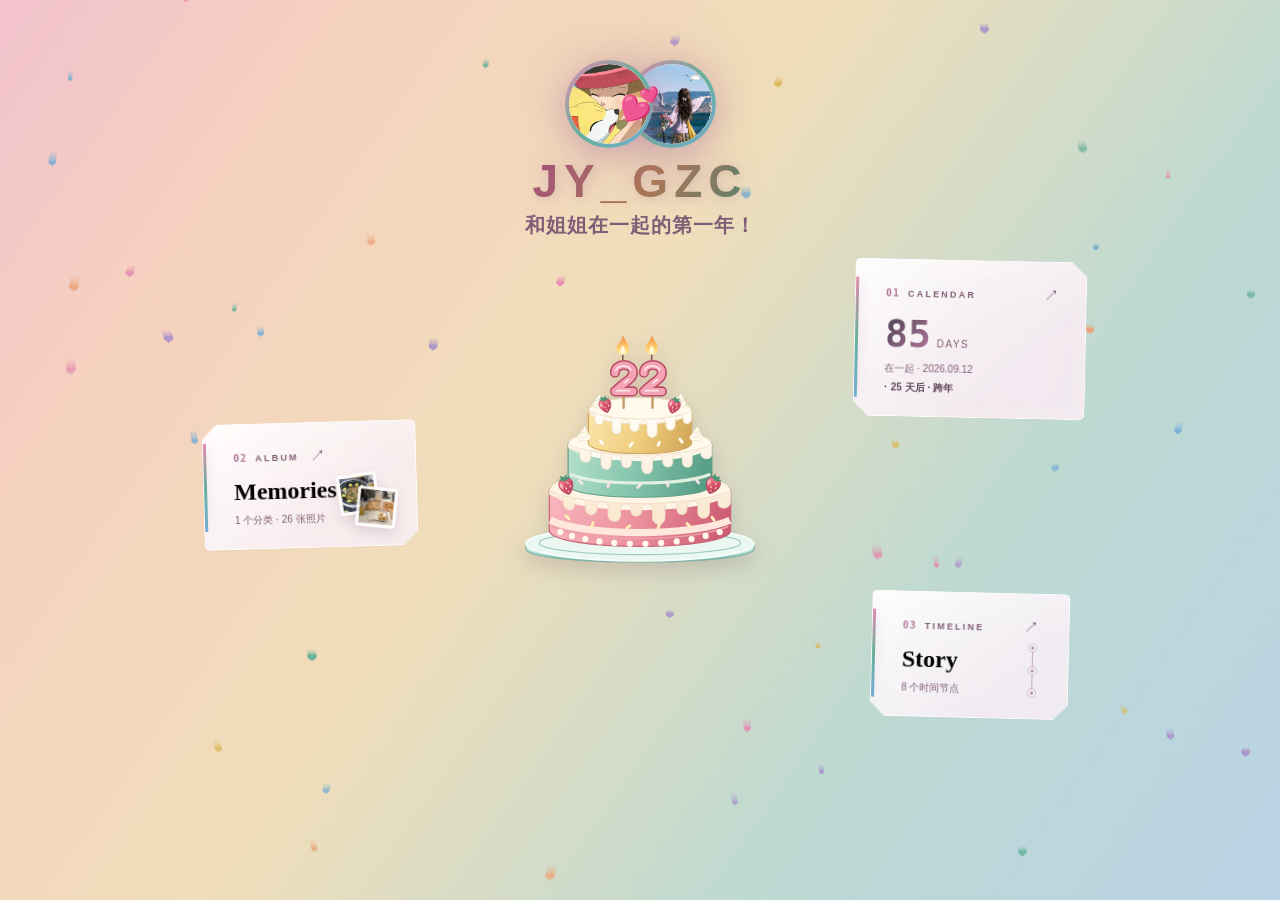
==== commit fbc0c6f1: "调整故事线 增加事件" ====
--- a/index.html
+++ b/index.html
@@ -901,6 +901,7 @@
     </script>
 
     <script src="assets/data/memories.js"></script>
+    <script src="assets/data/story.js"></script>
     <script src="assets/js/utils.js"></script>
     <script>
         // 打字机
@@ -977,7 +978,7 @@
         document.getElementById('albumEntryMeta').textContent =
             `${memoryData.albums?.length || 0} 个分类 · ${memoryData.photos?.length || 0} 张照片`;
         document.getElementById('storyEntryMeta').textContent =
-            `${(memoryData.events || []).filter(event => event.story).length} 个时间节点`;
+            `${window.STORY_DATA?.nodes.length || 0} 个时间节点`;
         animateNumber(daysElement, daysSince);
 
         const reminderWindow = memoryData.meta?.reminderWindowDays ?? 30;
